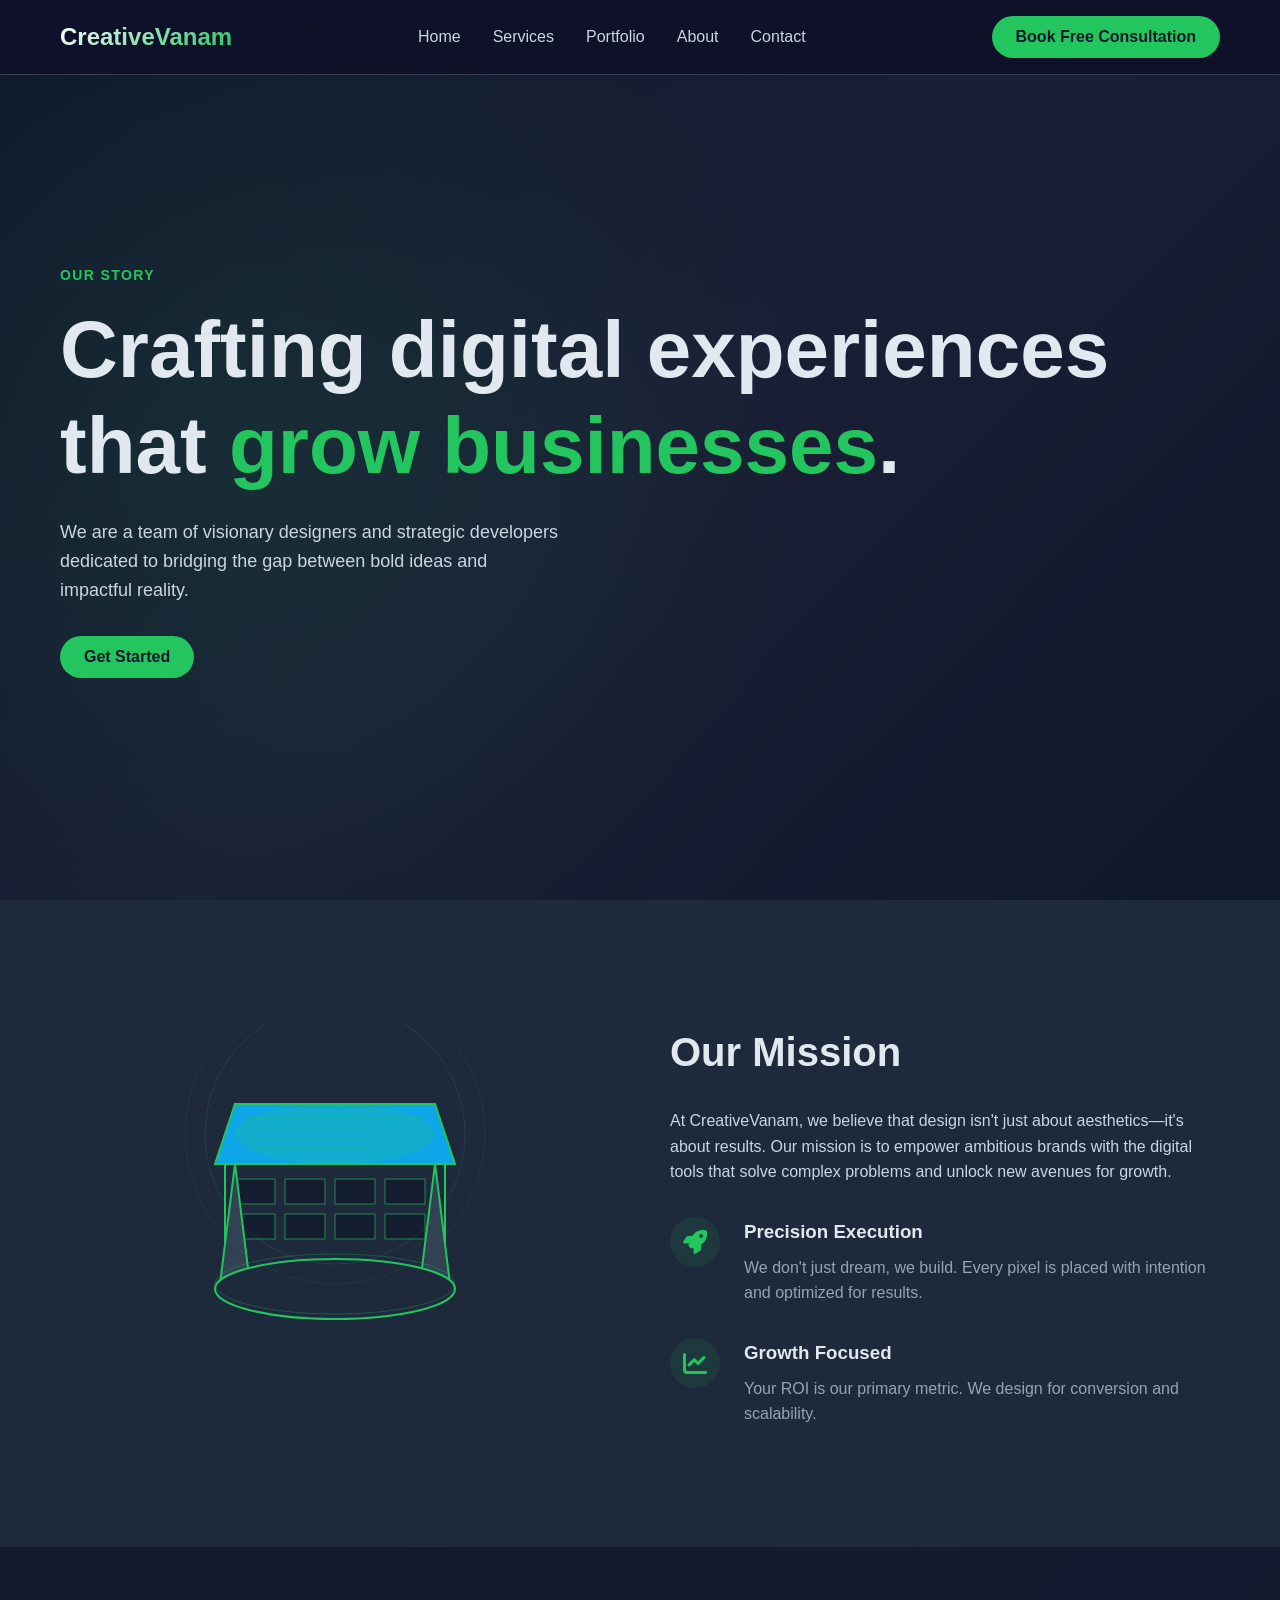
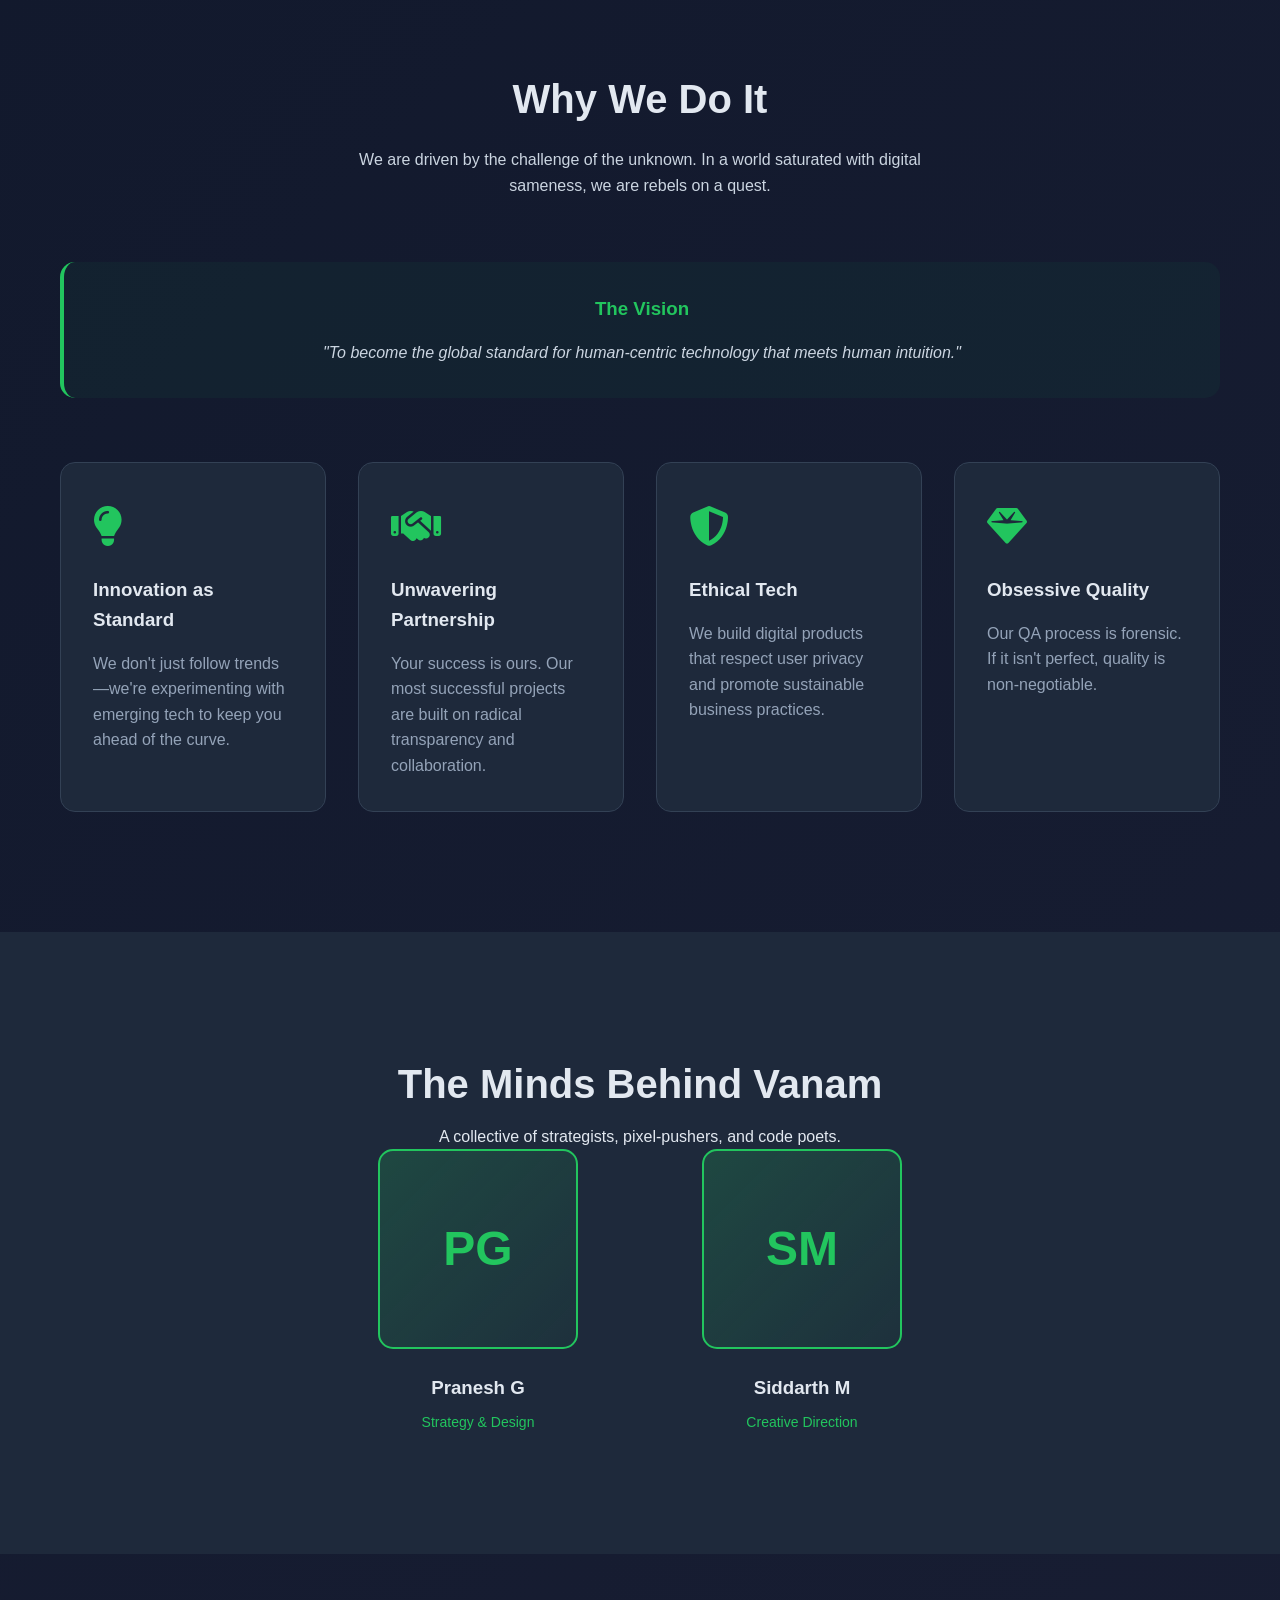
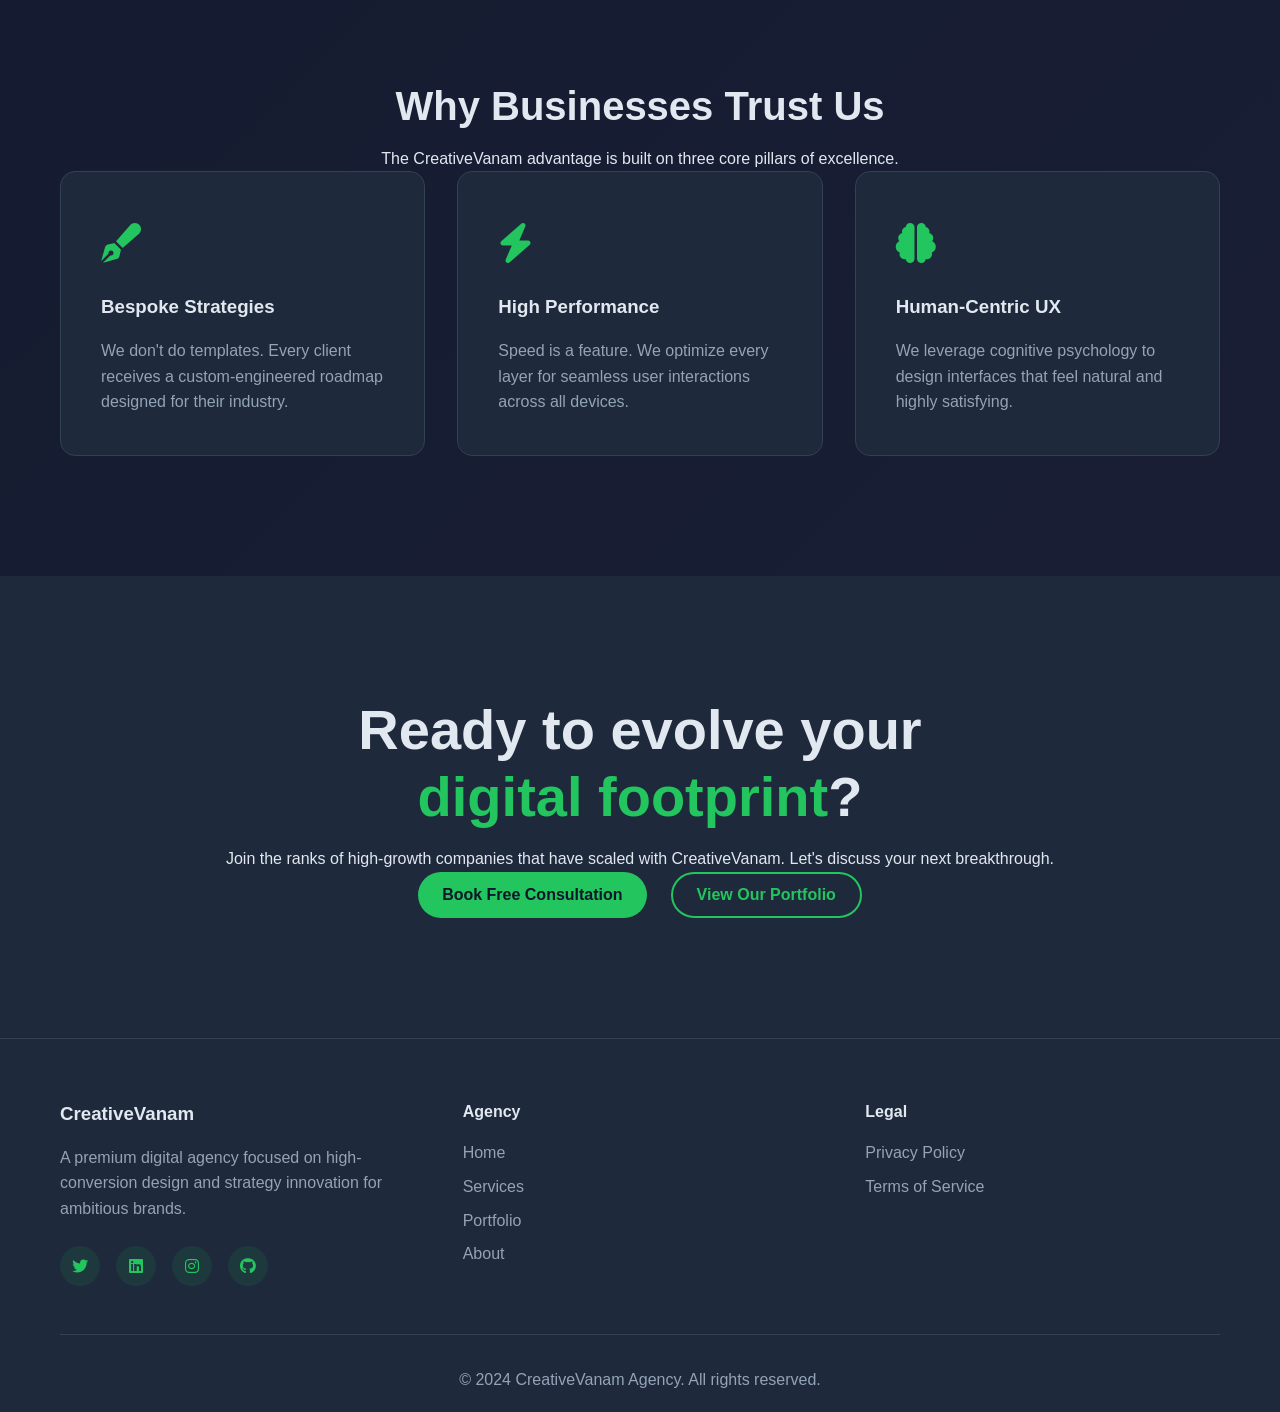
==== index.html @ 7a35d06a "Initial commit: Add CreativeVanam agency website with HTML, CSS, and JavaScript" ====
<!DOCTYPE html>
<html lang="en">
<head>
    <meta charset="UTF-8">
    <meta name="viewport" content="width=device-width, initial-scale=1.0">
    <title>CreativeVanam - Digital Agency</title>
    <link rel="stylesheet" href="styles.css">
    <link rel="stylesheet" href="https://cdnjs.cloudflare.com/ajax/libs/font-awesome/6.4.0/css/all.min.css">
</head>
<body>
    <!-- Navigation -->
    <nav class="navbar">
        <div class="container">
            <div class="nav-content">
                <div class="logo">CreativeVanam</div>
                <ul class="nav-links">
                    <li><a href="#home">Home</a></li>
                    <li><a href="#services">Services</a></li>
                    <li><a href="#portfolio">Portfolio</a></li>
                    <li><a href="#about">About</a></li>
                    <li><a href="#contact">Contact</a></li>
                </ul>
                <button class="btn btn-primary">Book Free Consultation</button>
                <div class="hamburger">
                    <span></span>
                    <span></span>
                    <span></span>
                </div>
            </div>
        </div>
    </nav>

    <!-- Hero Section -->
    <section class="hero" id="home">
        <div class="container">
            <div class="hero-content">
                <span class="hero-tag">OUR STORY</span>
                <h1 class="hero-title">Crafting digital experiences that <span class="accent">grow</span> <span class="accent">businesses</span>.</h1>
                <p class="hero-description">We are a team of visionary designers and strategic developers dedicated to bridging the gap between bold ideas and impactful reality.</p>
                <button class="btn btn-primary">Get Started</button>
            </div>
        </div>
    </section>

    <!-- Mission Section -->
    <section class="mission" id="about">
        <div class="container">
            <div class="mission-grid">
                <div class="mission-image">
                    <svg class="isometric-laptop" viewBox="0 0 400 400" xmlns="http://www.w3.org/2000/svg">
                        <!-- Screen -->
                        <path d="M100 80 L300 80 L320 140 L80 140 Z" fill="#0ea5e9" stroke="#22c55e" stroke-width="2"/>
                        
                        <!-- Screen glow -->
                        <ellipse cx="200" cy="110" rx="100" ry="30" fill="#22c55e" opacity="0.2" />

                        <!-- Screen content lines -->
                        <line x1="110" y1="95" x2="290" y2="95" stroke="#22c55e" stroke-width="1" opacity="0.5" />
                        <line x1="110" y1="105" x2="290" y2="105" stroke="#22c55e" stroke-width="1" opacity="0.3" />
                        <line x1="110" y1="115" x2="290" y2="115" stroke="#22c55e" stroke-width="1" opacity="0.3" />
                        <line x1="110" y1="125" x2="230" y2="125" stroke="#22c55e" stroke-width="1" opacity="0.3" />

                        <!-- Keyboard -->
                        <rect x="90" y="140" width="220" height="120" fill="#1e293b" stroke="#22c55e" stroke-width="2" />
                        
                        <!-- Keyboard keys -->
                        <rect x="100" y="155" width="40" height="25" fill="#0f172a" stroke="#22c55e" stroke-width="1" opacity="0.6" />
                        <rect x="150" y="155" width="40" height="25" fill="#0f172a" stroke="#22c55e" stroke-width="1" opacity="0.6" />
                        <rect x="200" y="155" width="40" height="25" fill="#0f172a" stroke="#22c55e" stroke-width="1" opacity="0.6" />
                        <rect x="250" y="155" width="40" height="25" fill="#0f172a" stroke="#22c55e" stroke-width="1" opacity="0.6" />
                        
                        <rect x="100" y="190" width="40" height="25" fill="#0f172a" stroke="#22c55e" stroke-width="1" opacity="0.6" />
                        <rect x="150" y="190" width="40" height="25" fill="#0f172a" stroke="#22c55e" stroke-width="1" opacity="0.6" />
                        <rect x="200" y="190" width="40" height="25" fill="#0f172a" stroke="#22c55e" stroke-width="1" opacity="0.6" />
                        <rect x="250" y="190" width="40" height="25" fill="#0f172a" stroke="#22c55e" stroke-width="1" opacity="0.6" />

                        <!-- Base/Stand Left -->
                        <path d="M85 260 L100 140 L115 260 Z" fill="#334155" stroke="#22c55e" stroke-width="2" />

                        <!-- Base/Stand Right -->
                        <path d="M315 260 L300 140 L285 260 Z" fill="#334155" stroke="#22c55e" stroke-width="2" />

                        <!-- Bottom Stand -->
                        <ellipse cx="200" cy="265" rx="120" ry="30" fill="#1e293b" stroke="#22c55e" stroke-width="2" />
                        <ellipse cx="200" cy="260" rx="120" ry="30" fill="none" stroke="#22c55e" stroke-width="1" opacity="0.3" />

                        <!-- Glow effects -->
                        <circle cx="200" cy="110" r="150" fill="none" stroke="#22c55e" stroke-width="1" opacity="0.1" />
                        <circle cx="200" cy="110" r="130" fill="none" stroke="#22c55e" stroke-width="1" opacity="0.15" />
                    </svg>
                </div>
                <div class="mission-content">
                    <h2>Our Mission</h2>
                    <p>At CreativeVanam, we believe that design isn't just about aesthetics—it's about results. Our mission is to empower ambitious brands with the digital tools that solve complex problems and unlock new avenues for growth.</p>
                    
                    <div class="mission-items">
                        <div class="mission-item">
                            <div class="icon-circle">
                                <i class="fas fa-rocket"></i>
                            </div>
                            <div>
                                <h3>Precision Execution</h3>
                                <p>We don't just dream, we build. Every pixel is placed with intention and optimized for results.</p>
                            </div>
                        </div>
                        <div class="mission-item">
                            <div class="icon-circle">
                                <i class="fas fa-chart-line"></i>
                            </div>
                            <div>
                                <h3>Growth Focused</h3>
                                <p>Your ROI is our primary metric. We design for conversion and scalability.</p>
                            </div>
                        </div>
                    </div>
                </div>
            </div>
        </div>
    </section>

    <!-- Why We Do It Section -->
    <section class="why-section">
        <div class="container">
            <div class="why-header">
                <h2>Why We Do It</h2>
                <p>We are driven by the challenge of the unknown. In a world saturated with digital sameness, we are rebels on a quest.</p>
            </div>

            <div class="why-vision">
                <h3>The Vision</h3>
                <p>"To become the global standard for human-centric technology that meets human intuition."</p>
            </div>

            <div class="why-grid">
                <div class="why-card">
                    <div class="why-icon">
                        <i class="fas fa-lightbulb"></i>
                    </div>
                    <h3>Innovation as Standard</h3>
                    <p>We don't just follow trends—we're experimenting with emerging tech to keep you ahead of the curve.</p>
                </div>
                <div class="why-card">
                    <div class="why-icon">
                        <i class="fas fa-handshake"></i>
                    </div>
                    <h3>Unwavering Partnership</h3>
                    <p>Your success is ours. Our most successful projects are built on radical transparency and collaboration.</p>
                </div>
                <div class="why-card">
                    <div class="why-icon">
                        <i class="fas fa-shield-alt"></i>
                    </div>
                    <h3>Ethical Tech</h3>
                    <p>We build digital products that respect user privacy and promote sustainable business practices.</p>
                </div>
                <div class="why-card">
                    <div class="why-icon">
                        <i class="fas fa-gem"></i>
                    </div>
                    <h3>Obsessive Quality</h3>
                    <p>Our QA process is forensic. If it isn't perfect, quality is non-negotiable.</p>
                </div>
            </div>
        </div>
    </section>

    <!-- Team Section -->
    <section class="team">
        <div class="container">
            <h2>The Minds Behind Vanam</h2>
            <p>A collective of strategists, pixel-pushers, and code poets.</p>
            
            <div class="team-grid">
                <div class="team-card">
                    <div class="team-image">
                        <div class="placeholder-image">PG</div>
                    </div>
                    <h3>Pranesh G</h3>
                    <p>Strategy & Design</p>
                </div>
                <div class="team-card">
                    <div class="team-image">
                        <div class="placeholder-image">SM</div>
                    </div>
                    <h3>Siddarth M</h3>
                    <p>Creative Direction</p>
                </div>
            </div>
        </div>
    </section>

    <!-- Trust Section -->
    <section class="trust">
        <div class="container">
            <h2>Why Businesses Trust Us</h2>
            <p>The CreativeVanam advantage is built on three core pillars of excellence.</p>
            
            <div class="trust-grid">
                <div class="trust-card">
                    <div class="trust-icon">
                        <i class="fas fa-pen-fancy"></i>
                    </div>
                    <h3>Bespoke Strategies</h3>
                    <p>We don't do templates. Every client receives a custom-engineered roadmap designed for their industry.</p>
                </div>
                <div class="trust-card">
                    <div class="trust-icon">
                        <i class="fas fa-bolt"></i>
                    </div>
                    <h3>High Performance</h3>
                    <p>Speed is a feature. We optimize every layer for seamless user interactions across all devices.</p>
                </div>
                <div class="trust-card">
                    <div class="trust-icon">
                        <i class="fas fa-brain"></i>
                    </div>
                    <h3>Human-Centric UX</h3>
                    <p>We leverage cognitive psychology to design interfaces that feel natural and highly satisfying.</p>
                </div>
            </div>
        </div>
    </section>

    <!-- CTA Section -->
    <section class="cta">
        <div class="container">
            <h2>Ready to evolve your<br><span class="accent">digital footprint</span>?</h2>
            <p>Join the ranks of high-growth companies that have scaled with CreativeVanam. Let's discuss your next breakthrough.</p>
            
            <div class="cta-buttons">
                <button class="btn btn-primary">Book Free Consultation</button>
                <button class="btn btn-secondary">View Our Portfolio</button>
            </div>
        </div>
    </section>

    <!-- Footer -->
    <footer class="footer">
        <div class="container">
            <div class="footer-grid">
                <div class="footer-brand">
                    <h3>CreativeVanam</h3>
                    <p>A premium digital agency focused on high-conversion design and strategy innovation for ambitious brands.</p>
                    <div class="social-links">
                        <a href="#"><i class="fab fa-twitter"></i></a>
                        <a href="#"><i class="fab fa-linkedin"></i></a>
                        <a href="#"><i class="fab fa-instagram"></i></a>
                        <a href="#"><i class="fab fa-github"></i></a>
                    </div>
                </div>
                <div class="footer-section">
                    <h4>Agency</h4>
                    <ul>
                        <li><a href="#home">Home</a></li>
                        <li><a href="#services">Services</a></li>
                        <li><a href="#portfolio">Portfolio</a></li>
                        <li><a href="#about">About</a></li>
                    </ul>
                </div>
                <div class="footer-section">
                    <h4>Legal</h4>
                    <ul>
                        <li><a href="#">Privacy Policy</a></li>
                        <li><a href="#">Terms of Service</a></li>
                    </ul>
                </div>
            </div>
            
            <div class="footer-bottom">
                <p>&copy; 2024 CreativeVanam Agency. All rights reserved.</p>
            </div>
        </div>
    </footer>

    <script src="script.js"></script>
</body>
</html>
---- styles.css ----
:root {
    --primary-color: #22c55e;
    --dark-bg: #0f172a;
    --dark-secondary: #1e293b;
    --dark-tertiary: #334155;
    --text-primary: #e2e8f0;
    --text-secondary: #cbd5e1;
    --text-muted: #94a3b8;
    --transition: all 0.3s ease;
}

* {
    margin: 0;
    padding: 0;
    box-sizing: border-box;
}

html {
    scroll-behavior: smooth;
}

body {
    font-family: -apple-system, BlinkMacSystemFont, 'Segoe UI', 'Roboto', sans-serif;
    background: linear-gradient(135deg, var(--dark-bg) 0%, #1a1f35 100%);
    color: var(--text-primary);
    line-height: 1.6;
    overflow-x: hidden;
}

.container {
    max-width: 1200px;
    margin: 0 auto;
    padding: 0 20px;
}

/* Navbar */
.navbar {
    position: fixed;
    top: 0;
    width: 100%;
    background: rgba(15, 17, 42, 0.8);
    backdrop-filter: blur(10px);
    border-bottom: 1px solid var(--dark-tertiary);
    z-index: 1000;
    transition: var(--transition);
}

.nav-content {
    display: flex;
    justify-content: space-between;
    align-items: center;
    padding: 1rem 0;
}

.logo {
    font-size: 1.5rem;
    font-weight: bold;
    background: linear-gradient(135deg, #fff 0%, var(--primary-color) 100%);
    -webkit-background-clip: text;
    -webkit-text-fill-color: transparent;
    background-clip: text;
}

.nav-links {
    display: flex;
    list-style: none;
    gap: 2rem;
    margin: 0 2rem;
}

.nav-links a {
    color: var(--text-secondary);
    text-decoration: none;
    transition: var(--transition);
    position: relative;
}

.nav-links a:hover {
    color: var(--primary-color);
}

.nav-links a::after {
    content: '';
    position: absolute;
    bottom: -5px;
    left: 0;
    width: 0;
    height: 2px;
    background: var(--primary-color);
    transition: var(--transition);
}

.nav-links a:hover::after {
    width: 100%;
}

/* Buttons */
.btn {
    padding: 0.75rem 1.5rem;
    border: none;
    border-radius: 50px;
    font-size: 1rem;
    font-weight: 600;
    cursor: pointer;
    transition: var(--transition);
    text-decoration: none;
    display: inline-block;
}

.btn-primary {
    background: var(--primary-color);
    color: var(--dark-bg);
}

.btn-primary:hover {
    background: #16a34a;
    transform: translateY(-2px);
    box-shadow: 0 10px 30px rgba(34, 197, 94, 0.3);
}

.btn-secondary {
    border: 2px solid var(--primary-color);
    color: var(--primary-color);
    background: transparent;
}

.btn-secondary:hover {
    background: rgba(34, 197, 94, 0.1);
    transform: translateY(-2px);
}

/* Hamburger */
.hamburger {
    display: none;
    flex-direction: column;
    cursor: pointer;
    gap: 5px;
}

.hamburger span {
    width: 25px;
    height: 3px;
    background: var(--primary-color);
    border-radius: 2px;
    transition: var(--transition);
}

.hamburger.active span:nth-child(1) {
    transform: rotate(45deg) translate(8px, 8px);
}

.hamburger.active span:nth-child(2) {
    opacity: 0;
}

.hamburger.active span:nth-child(3) {
    transform: rotate(-45deg) translate(7px, -7px);
}

/* Hero Section */
.hero {
    padding-top: 120px;
    padding-bottom: 80px;
    min-height: 100vh;
    display: flex;
    align-items: center;
    background: linear-gradient(135deg, var(--dark-bg) 0%, #1a1f35 50%, #0f172a 100%);
    position: relative;
    overflow: hidden;
}

.hero::before {
    content: '';
    position: absolute;
    top: 0;
    left: 0;
    right: 0;
    bottom: 0;
    background: radial-gradient(circle at 20% 50%, rgba(34, 197, 94, 0.1) 0%, transparent 50%);
    pointer-events: none;
}

.hero-content {
    position: relative;
    z-index: 1;
}

.hero-tag {
    color: var(--primary-color);
    font-size: 0.875rem;
    font-weight: 600;
    letter-spacing: 0.1em;
    text-transform: uppercase;
    display: inline-block;
    margin-bottom: 1rem;
}

.hero-title {
    font-size: clamp(2.5rem, 8vw, 5rem);
    font-weight: 800;
    line-height: 1.2;
    margin-bottom: 1.5rem;
    animation: fadeInUp 0.8s ease-out;
}

.hero-title .accent {
    color: var(--primary-color);
}

.hero-description {
    font-size: 1.125rem;
    color: var(--text-secondary);
    max-width: 500px;
    margin-bottom: 2rem;
    animation: fadeInUp 0.8s ease-out 0.2s backwards;
}

/* Mission Section */
.mission {
    padding: 120px 0;
    background: var(--dark-secondary);
}

.mission-grid {
    display: grid;
    grid-template-columns: 1fr 1fr;
    gap: 60px;
    align-items: center;
}

.mission-image {
    display: flex;
    justify-content: center;
    align-items: center;
}

.isometric-laptop {
    width: 100%;
    max-width: 400px;
    animation: float 3s ease-in-out infinite;
}

@keyframes float {
    0%, 100% { transform: translateY(0px); }
    50% { transform: translateY(20px); }
}

.mission-content h2 {
    font-size: 2.5rem;
    margin-bottom: 1.5rem;
}

.mission-content > p {
    color: var(--text-secondary);
    margin-bottom: 2rem;
}

.mission-items {
    display: flex;
    flex-direction: column;
    gap: 2rem;
}

.mission-item {
    display: flex;
    gap: 1.5rem;
    align-items: flex-start;
}

.icon-circle {
    width: 50px;
    height: 50px;
    border-radius: 50%;
    background: rgba(34, 197, 94, 0.1);
    display: flex;
    align-items: center;
    justify-content: center;
    color: var(--primary-color);
    font-size: 1.5rem;
    flex-shrink: 0;
}

.mission-item h3 {
    margin-bottom: 0.5rem;
}

.mission-item p {
    color: var(--text-muted);
}

/* Why We Do It Section */
.why-section {
    padding: 120px 0;
}

.why-header {
    text-align: center;
    margin-bottom: 4rem;
}

.why-header h2 {
    font-size: 2.5rem;
    margin-bottom: 1rem;
}

.why-header > p {
    color: var(--text-secondary);
    max-width: 600px;
    margin: 0 auto;
}

.why-vision {
    text-align: center;
    margin-bottom: 4rem;
    padding: 2rem;
    background: rgba(34, 197, 94, 0.05);
    border-radius: 15px;
    border-left: 4px solid var(--primary-color);
}

.why-vision h3 {
    color: var(--primary-color);
    margin-bottom: 1rem;
}

.why-vision p {
    font-style: italic;
    color: var(--text-secondary);
}

.why-grid {
    display: grid;
    grid-template-columns: repeat(auto-fit, minmax(250px, 1fr));
    gap: 2rem;
}

.why-card {
    background: var(--dark-secondary);
    padding: 2rem;
    border-radius: 15px;
    border: 1px solid var(--dark-tertiary);
    transition: var(--transition);
    cursor: pointer;
}

.why-card:hover {
    border-color: var(--primary-color);
    background: rgba(34, 197, 94, 0.05);
    transform: translateY(-5px);
    box-shadow: 0 20px 40px rgba(34, 197, 94, 0.1);
}

.why-icon {
    font-size: 2.5rem;
    color: var(--primary-color);
    margin-bottom: 1rem;
}

.why-card h3 {
    margin-bottom: 1rem;
}

.why-card p {
    color: var(--text-muted);
}

/* Team Section */
.team {
    padding: 120px 0;
    background: var(--dark-secondary);
    text-align: center;
}

.team h2 {
    font-size: 2.5rem;
    margin-bottom: 0.5rem;
}

.team > p {
    color: var(--text-secondary);
    margin-bottom: 3rem;
}

.team-grid {
    display: grid;
    grid-template-columns: repeat(auto-fit, minmax(200px, 1fr));
    gap: 3rem;
    max-width: 600px;
    margin: 0 auto;
}

.team-card {
    transition: var(--transition);
}

.team-card:hover .team-image {
    transform: scale(1.05);
}

.team-image {
    margin-bottom: 1.5rem;
    transition: var(--transition);
}

.placeholder-image {
    width: 200px;
    height: 200px;
    background: linear-gradient(135deg, rgba(34, 197, 94, 0.2) 0%, rgba(34, 197, 94, 0.05) 100%);
    border: 2px solid var(--primary-color);
    border-radius: 15px;
    display: flex;
    align-items: center;
    justify-content: center;
    font-size: 3rem;
    color: var(--primary-color);
    font-weight: bold;
    margin: 0 auto;
}

.team-card h3 {
    margin-bottom: 0.5rem;
}

.team-card p {
    color: var(--primary-color);
    font-size: 0.875rem;
}

/* Trust Section */
.trust {
    padding: 120px 0;
    text-align: center;
}

.trust h2 {
    font-size: 2.5rem;
    margin-bottom: 0.5rem;
}

.trust > p {
    color: var(--text-secondary);
    margin-bottom: 3rem;
}

.trust-grid {
    display: grid;
    grid-template-columns: repeat(auto-fit, minmax(280px, 1fr));
    gap: 2rem;
}

.trust-card {
    background: var(--dark-secondary);
    padding: 2.5rem;
    border-radius: 15px;
    border: 1px solid var(--dark-tertiary);
    transition: var(--transition);
    text-align: left;
}

.trust-card:hover {
    border-color: var(--primary-color);
    background: rgba(34, 197, 94, 0.05);
    transform: translateY(-5px);
    box-shadow: 0 20px 40px rgba(34, 197, 94, 0.1);
}

.trust-icon {
    font-size: 2.5rem;
    color: var(--primary-color);
    margin-bottom: 1rem;
}

.trust-card h3 {
    margin-bottom: 1rem;
}

.trust-card p {
    color: var(--text-muted);
}

/* CTA Section */
.cta {
    padding: 120px 0;
    background: var(--dark-secondary);
    text-align: center;
}

.cta h2 {
    font-size: clamp(2rem, 5vw, 3.5rem);
    margin-bottom: 1rem;
    line-height: 1.2;
}

.cta .accent {
    color: var(--primary-color);
}

.cta > p {
    color: var(--text-secondary);
    max-width: 600px;
    margin: 1.5rem auto 3rem;
    font-size: 1.1rem;
}

.cta-buttons {
    display: flex;
    gap: 1.5rem;
    justify-content: center;
    flex-wrap: wrap;
}

/* Footer */
.footer {
    background: var(--dark-secondary);
    border-top: 1px solid var(--dark-tertiary);
    padding: 60px 0 20px;
}

.footer-grid {
    display: grid;
    grid-template-columns: repeat(auto-fit, minmax(250px, 1fr));
    gap: 3rem;
    margin-bottom: 3rem;
}

.footer-brand h3 {
    margin-bottom: 1rem;
}

.footer-brand p {
    color: var(--text-muted);
    margin-bottom: 1.5rem;
}

.social-links {
    display: flex;
    gap: 1rem;
}

.social-links a {
    width: 40px;
    height: 40px;
    display: flex;
    align-items: center;
    justify-content: center;
    background: rgba(34, 197, 94, 0.1);
    border-radius: 50%;
    color: var(--primary-color);
    text-decoration: none;
    transition: var(--transition);
}

.social-links a:hover {
    background: var(--primary-color);
    color: var(--dark-bg);
}

.footer-section h4 {
    margin-bottom: 1rem;
}

.footer-section ul {
    list-style: none;
}

.footer-section a {
    color: var(--text-muted);
    text-decoration: none;
    transition: var(--transition);
    display: block;
    margin-bottom: 0.5rem;
}

.footer-section a:hover {
    color: var(--primary-color);
}

.footer-bottom {
    border-top: 1px solid var(--dark-tertiary);
    padding-top: 2rem;
    text-align: center;
    color: var(--text-muted);
}

/* Animations */
@keyframes fadeInUp {
    from {
        opacity: 0;
        transform: translateY(30px);
    }
    to {
        opacity: 1;
        transform: translateY(0);
    }
}

@keyframes slideInRight {
    from {
        opacity: 0;
        transform: translateX(50px);
    }
    to {
        opacity: 1;
        transform: translateX(0);
    }
}

/* Scrollbar */
::-webkit-scrollbar {
    width: 8px;
}

::-webkit-scrollbar-track {
    background: var(--dark-secondary);
}

::-webkit-scrollbar-thumb {
    background: var(--primary-color);
    border-radius: 4px;
}

::-webkit-scrollbar-thumb:hover {
    background: #16a34a;
}

/* Responsive Design */
@media (max-width: 768px) {
    .nav-links {
        display: none;
        position: absolute;
        top: 100%;
        left: 0;
        right: 0;
        background: var(--dark-secondary);
        flex-direction: column;
        padding: 2rem;
        border-bottom: 1px solid var(--dark-tertiary);
    }

    .nav-links.active {
        display: flex;
    }

    .hamburger {
        display: flex;
    }

    .mission-grid {
        grid-template-columns: 1fr;
        gap: 3rem;
    }

    .isometric-laptop {
        max-width: 300px;
    }

    .hero-title {
        font-size: 2rem;
    }

    .why-grid,
    .trust-grid {
        grid-template-columns: 1fr;
    }

    .team-grid {
        grid-template-columns: 1fr;
    }

    .cta-buttons {
        flex-direction: column;
    }

    .cta-buttons .btn {
        width: 100%;
    }

    section {
        padding: 60px 0;
    }
}
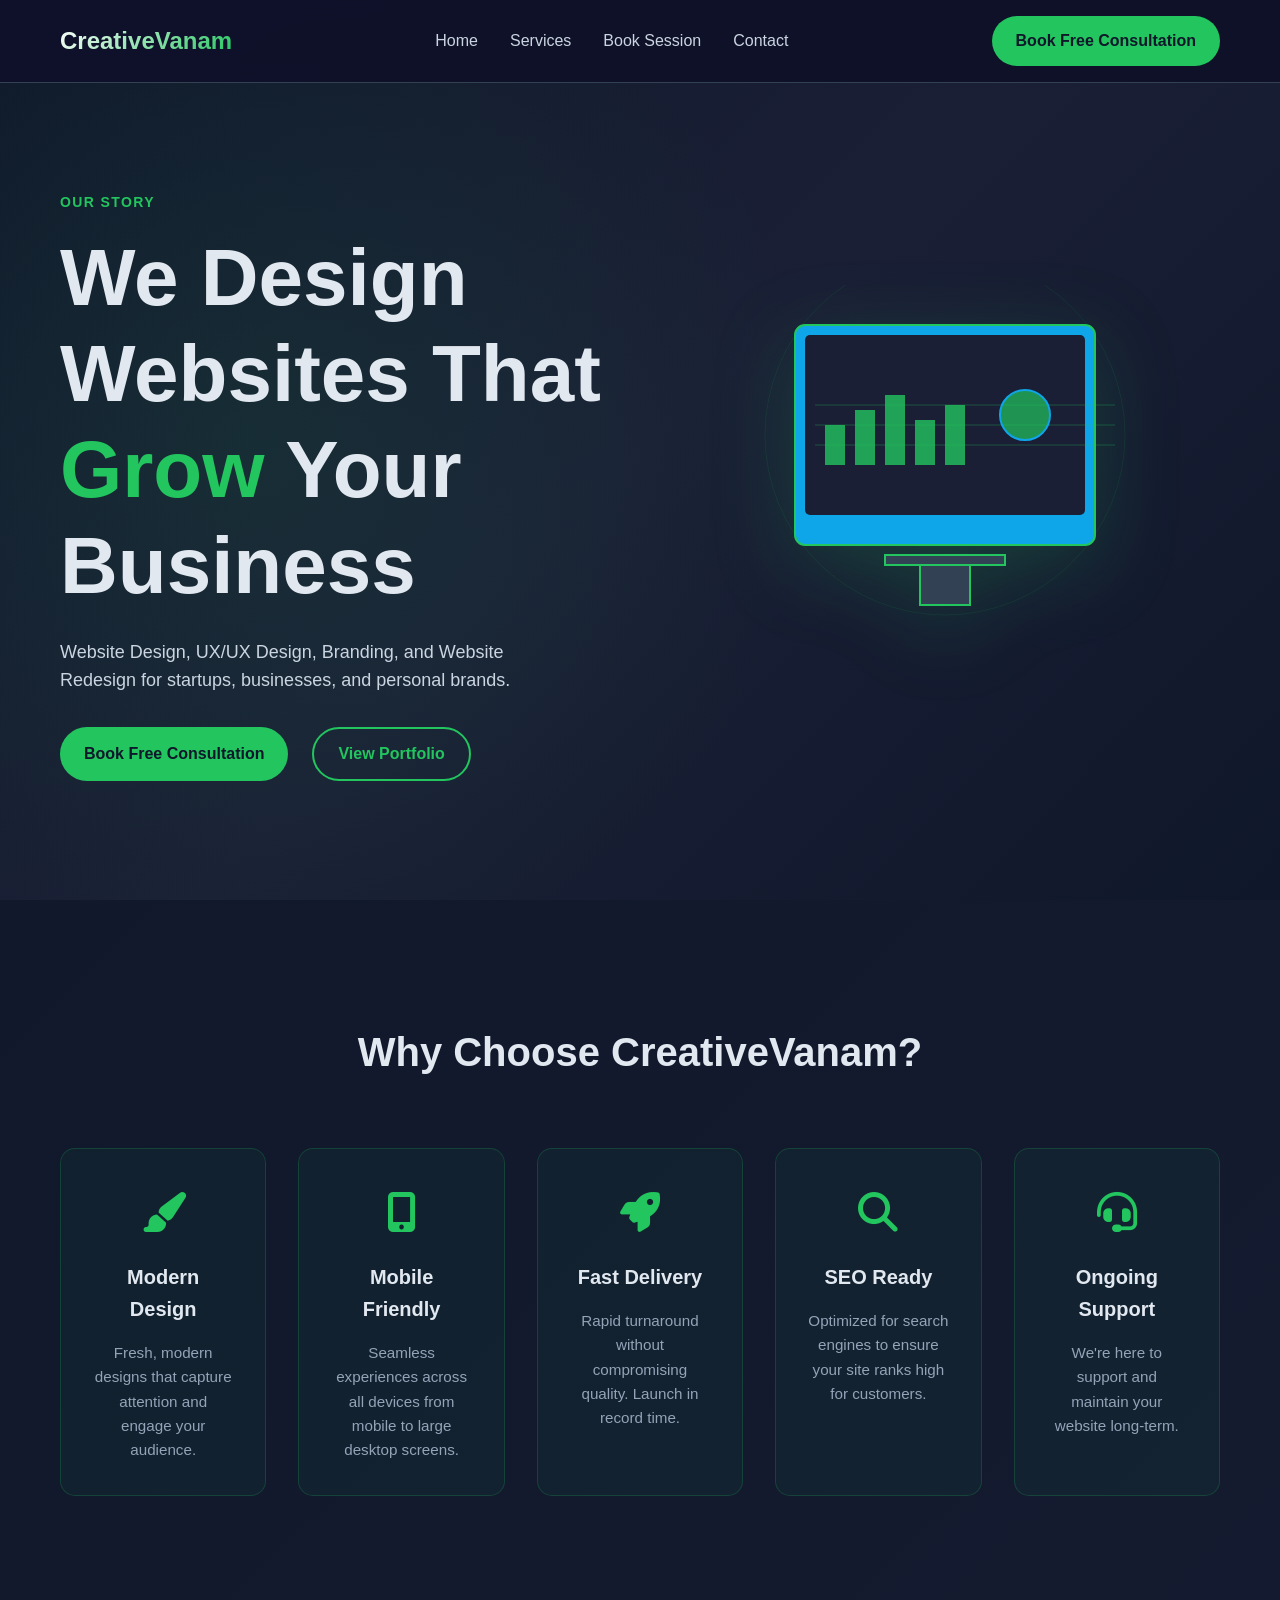
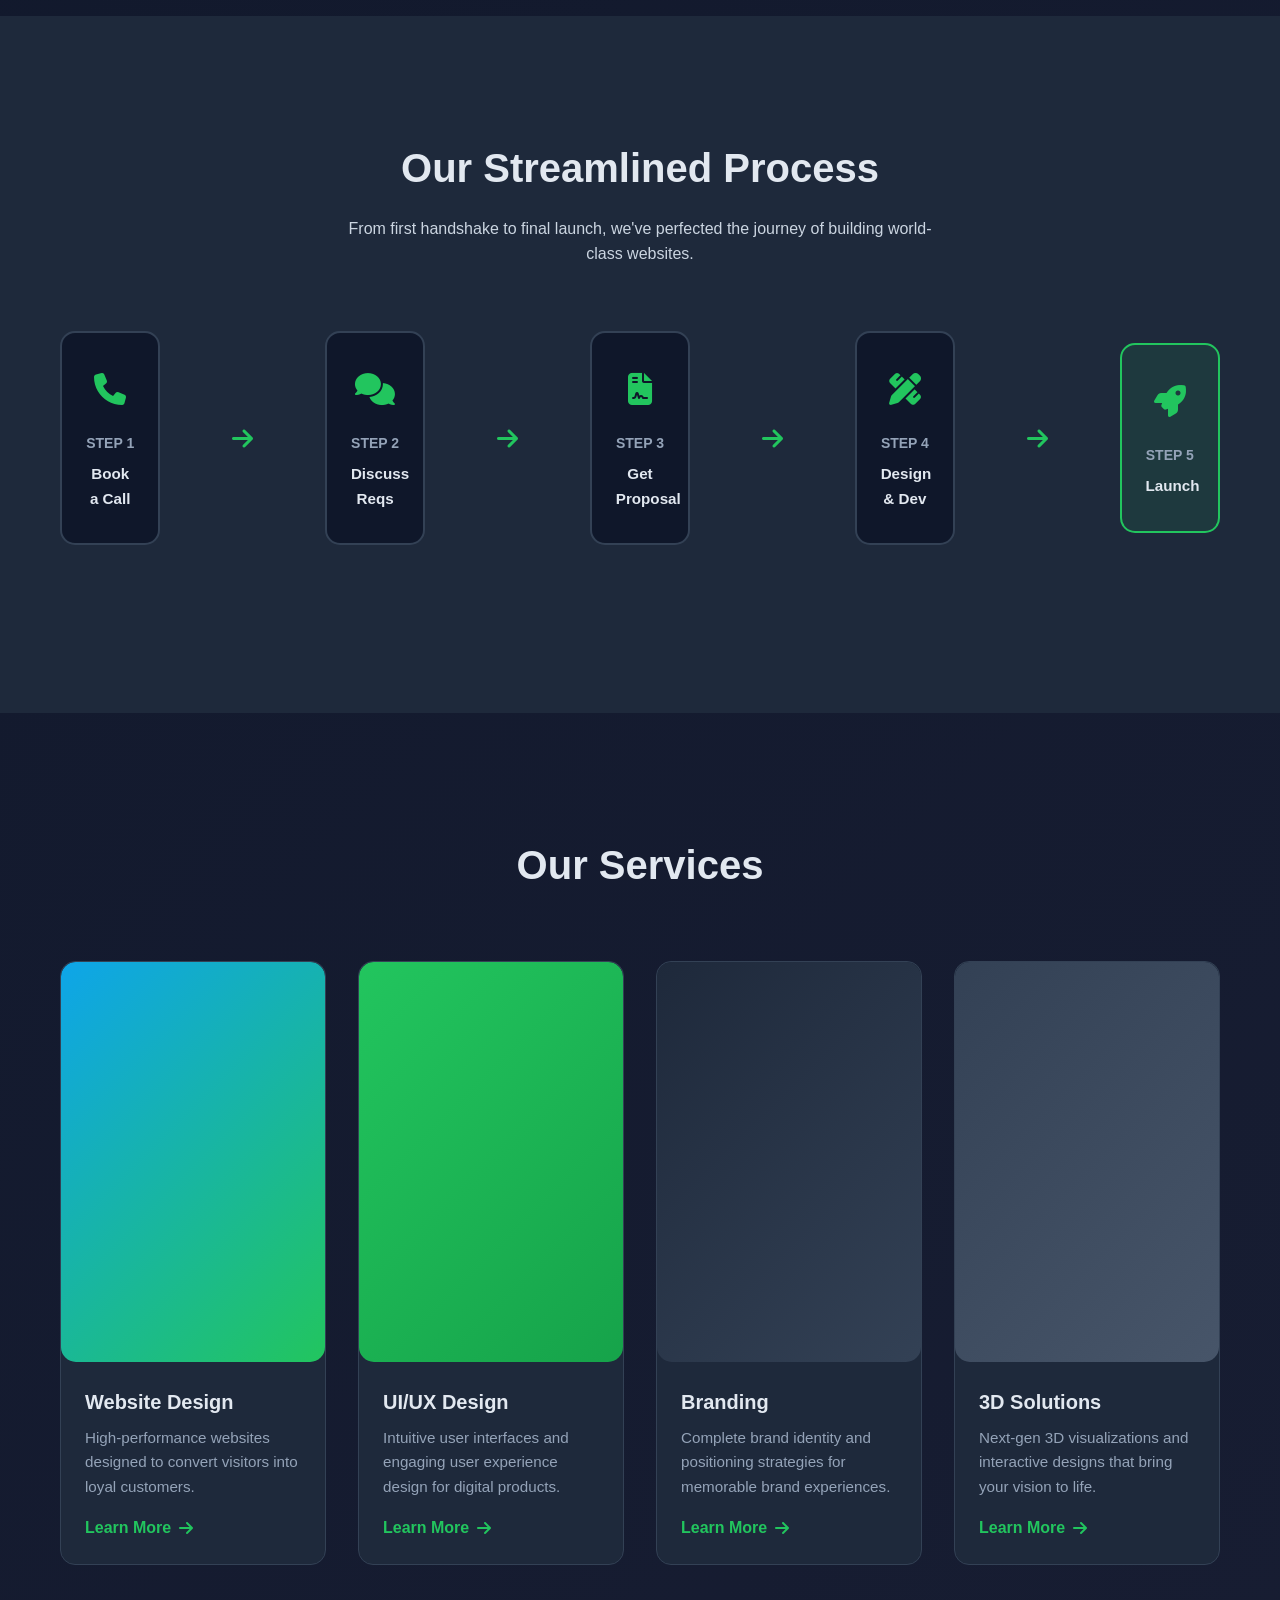
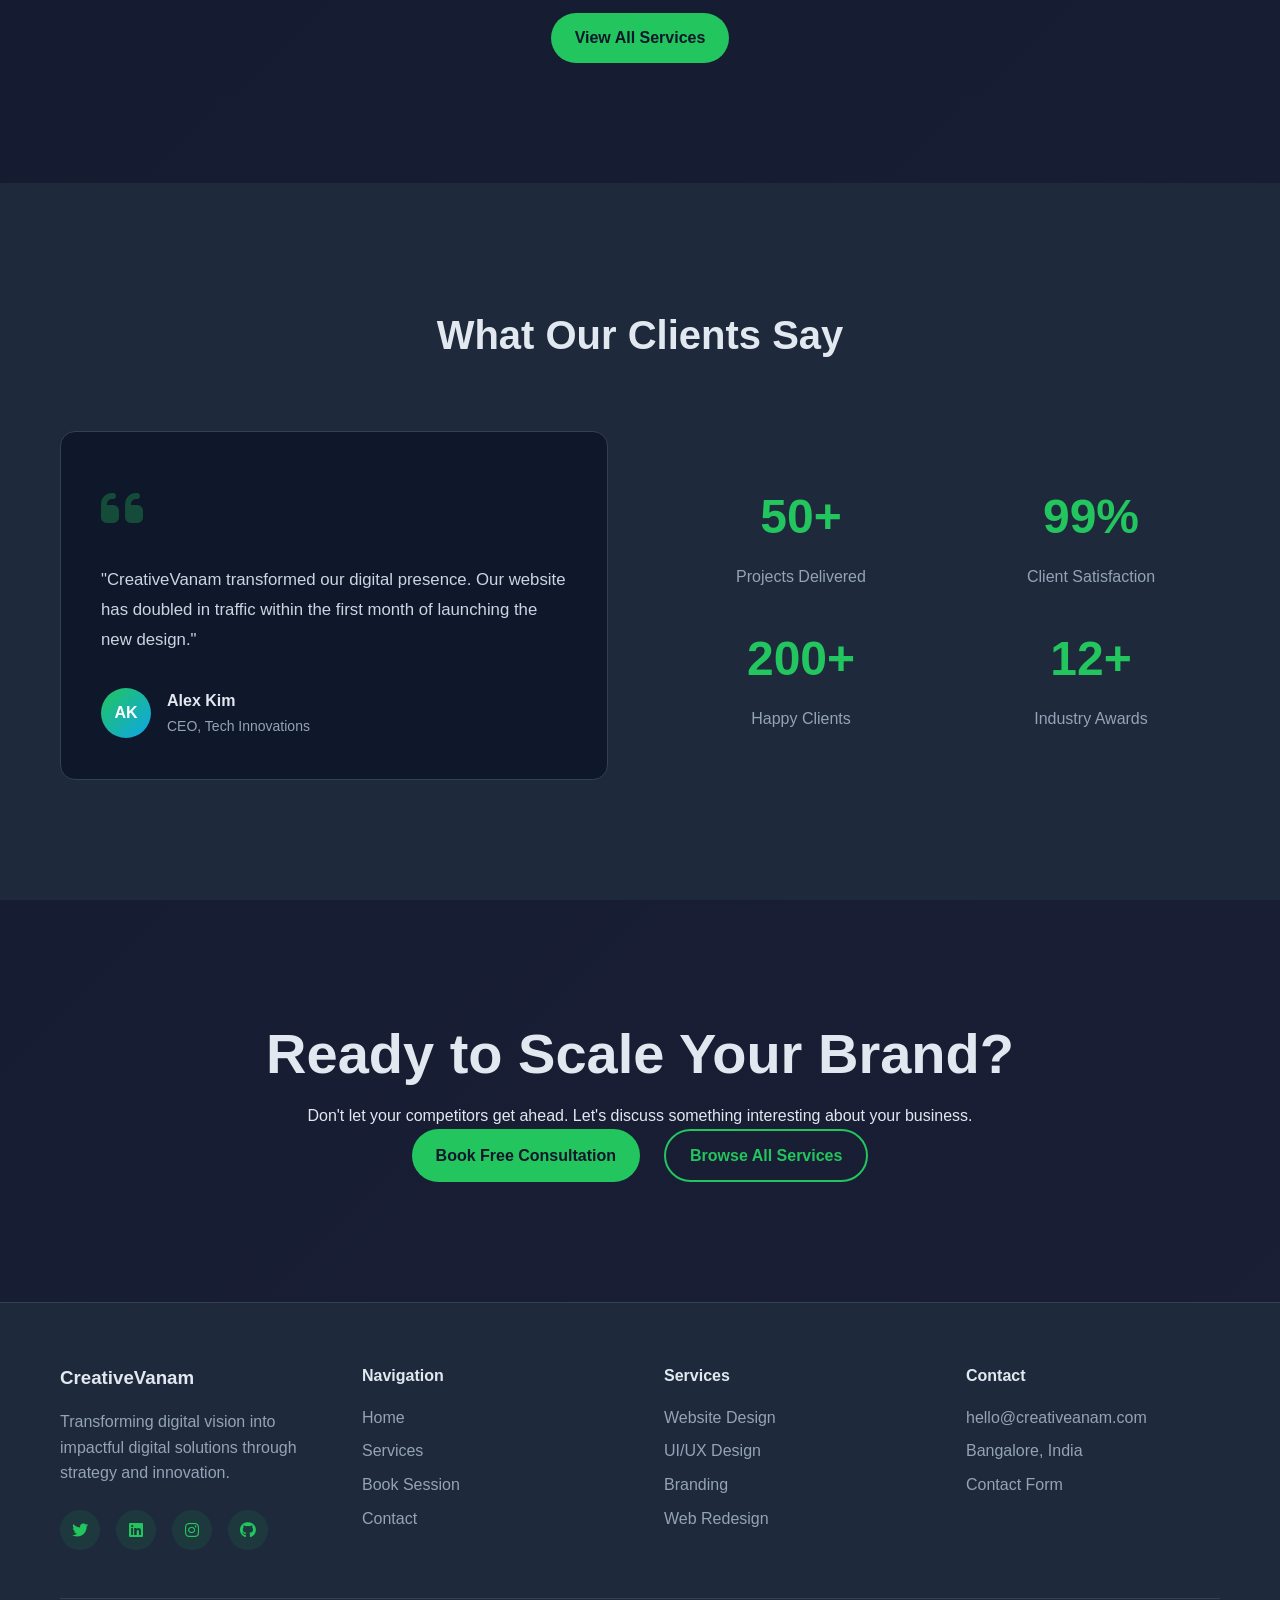
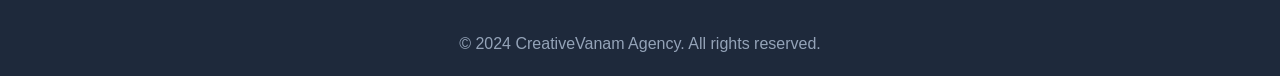
==== commit f30a8b68: "Add multi-page site with Services, Booking, and Contact pages" ====
--- a/index.html
+++ b/index.html
@@ -12,15 +12,14 @@
     <nav class="navbar">
         <div class="container">
             <div class="nav-content">
-                <div class="logo">CreativeVanam</div>
+                <a href="index.html" class="logo">CreativeVanam</a>
                 <ul class="nav-links">
-                    <li><a href="#home">Home</a></li>
-                    <li><a href="#services">Services</a></li>
-                    <li><a href="#portfolio">Portfolio</a></li>
-                    <li><a href="#about">About</a></li>
-                    <li><a href="#contact">Contact</a></li>
+                    <li><a href="index.html">Home</a></li>
+                    <li><a href="services.html">Services</a></li>
+                    <li><a href="booking.html">Book Session</a></li>
+                    <li><a href="contact.html">Contact</a></li>
                 </ul>
-                <button class="btn btn-primary">Book Free Consultation</button>
+                <a href="booking.html" class="btn btn-primary">Book Free Consultation</a>
                 <div class="hamburger">
                     <span></span>
                     <span></span>
@@ -33,189 +32,226 @@
     <!-- Hero Section -->
     <section class="hero" id="home">
         <div class="container">
-            <div class="hero-content">
-                <span class="hero-tag">OUR STORY</span>
-                <h1 class="hero-title">Crafting digital experiences that <span class="accent">grow</span> <span class="accent">businesses</span>.</h1>
-                <p class="hero-description">We are a team of visionary designers and strategic developers dedicated to bridging the gap between bold ideas and impactful reality.</p>
-                <button class="btn btn-primary">Get Started</button>
-            </div>
-        </div>
-    </section>
-
-    <!-- Mission Section -->
-    <section class="mission" id="about">
-        <div class="container">
-            <div class="mission-grid">
-                <div class="mission-image">
-                    <svg class="isometric-laptop" viewBox="0 0 400 400" xmlns="http://www.w3.org/2000/svg">
-                        <!-- Screen -->
-                        <path d="M100 80 L300 80 L320 140 L80 140 Z" fill="#0ea5e9" stroke="#22c55e" stroke-width="2"/>
-                        
-                        <!-- Screen glow -->
-                        <ellipse cx="200" cy="110" rx="100" ry="30" fill="#22c55e" opacity="0.2" />
-
-                        <!-- Screen content lines -->
-                        <line x1="110" y1="95" x2="290" y2="95" stroke="#22c55e" stroke-width="1" opacity="0.5" />
-                        <line x1="110" y1="105" x2="290" y2="105" stroke="#22c55e" stroke-width="1" opacity="0.3" />
-                        <line x1="110" y1="115" x2="290" y2="115" stroke="#22c55e" stroke-width="1" opacity="0.3" />
-                        <line x1="110" y1="125" x2="230" y2="125" stroke="#22c55e" stroke-width="1" opacity="0.3" />
-
-                        <!-- Keyboard -->
-                        <rect x="90" y="140" width="220" height="120" fill="#1e293b" stroke="#22c55e" stroke-width="2" />
-                        
-                        <!-- Keyboard keys -->
-                        <rect x="100" y="155" width="40" height="25" fill="#0f172a" stroke="#22c55e" stroke-width="1" opacity="0.6" />
-                        <rect x="150" y="155" width="40" height="25" fill="#0f172a" stroke="#22c55e" stroke-width="1" opacity="0.6" />
-                        <rect x="200" y="155" width="40" height="25" fill="#0f172a" stroke="#22c55e" stroke-width="1" opacity="0.6" />
-                        <rect x="250" y="155" width="40" height="25" fill="#0f172a" stroke="#22c55e" stroke-width="1" opacity="0.6" />
-                        
-                        <rect x="100" y="190" width="40" height="25" fill="#0f172a" stroke="#22c55e" stroke-width="1" opacity="0.6" />
-                        <rect x="150" y="190" width="40" height="25" fill="#0f172a" stroke="#22c55e" stroke-width="1" opacity="0.6" />
-                        <rect x="200" y="190" width="40" height="25" fill="#0f172a" stroke="#22c55e" stroke-width="1" opacity="0.6" />
-                        <rect x="250" y="190" width="40" height="25" fill="#0f172a" stroke="#22c55e" stroke-width="1" opacity="0.6" />
-
-                        <!-- Base/Stand Left -->
-                        <path d="M85 260 L100 140 L115 260 Z" fill="#334155" stroke="#22c55e" stroke-width="2" />
-
-                        <!-- Base/Stand Right -->
-                        <path d="M315 260 L300 140 L285 260 Z" fill="#334155" stroke="#22c55e" stroke-width="2" />
-
-                        <!-- Bottom Stand -->
-                        <ellipse cx="200" cy="265" rx="120" ry="30" fill="#1e293b" stroke="#22c55e" stroke-width="2" />
-                        <ellipse cx="200" cy="260" rx="120" ry="30" fill="none" stroke="#22c55e" stroke-width="1" opacity="0.3" />
-
-                        <!-- Glow effects -->
-                        <circle cx="200" cy="110" r="150" fill="none" stroke="#22c55e" stroke-width="1" opacity="0.1" />
-                        <circle cx="200" cy="110" r="130" fill="none" stroke="#22c55e" stroke-width="1" opacity="0.15" />
+            <div class="hero-grid">
+                <div class="hero-content">
+                    <span class="hero-tag">OUR STORY</span>
+                    <h1 class="hero-title">We Design Websites That <span class="accent">Grow</span> Your Business</h1>
+                    <p class="hero-description">Website Design, UX/UX Design, Branding, and Website Redesign for startups, businesses, and personal brands.</p>
+                    <div class="hero-buttons">
+                        <a href="booking.html" class="btn btn-primary">Book Free Consultation</a>
+                        <a href="services.html" class="btn btn-secondary">View Portfolio</a>
+                    </div>
+                </div>
+                <div class="hero-image">
+                    <svg class="dashboard-graphic" viewBox="0 0 400 400" xmlns="http://www.w3.org/2000/svg">
+                        <!-- Monitor -->
+                        <rect x="50" y="40" width="300" height="220" fill="#0ea5e9" stroke="#22c55e" stroke-width="2" rx="10"/>
+                        
+                        <!-- Screen content -->
+                        <rect x="60" y="50" width="280" height="180" fill="#1a1f35" rx="5"/>
+                        
+                        <!-- Chart lines -->
+                        <line x1="70" y1="120" x2="370" y2="120" stroke="#22c55e" stroke-width="1" opacity="0.3"/>
+                        <line x1="70" y1="140" x2="370" y2="140" stroke="#22c55e" stroke-width="1" opacity="0.3"/>
+                        <line x1="70" y1="160" x2="370" y2="160" stroke="#22c55e" stroke-width="1" opacity="0.3"/>
+                        
+                        <!-- Bars -->
+                        <rect x="80" y="140" width="20" height="40" fill="#22c55e" opacity="0.8"/>
+                        <rect x="110" y="125" width="20" height="55" fill="#22c55e" opacity="0.8"/>
+                        <rect x="140" y="110" width="20" height="70" fill="#22c55e" opacity="0.8"/>
+                        <rect x="170" y="135" width="20" height="45" fill="#22c55e" opacity="0.8"/>
+                        <rect x="200" y="120" width="20" height="60" fill="#22c55e" opacity="0.8"/>
+                        
+                        <!-- Pie chart -->
+                        <circle cx="280" cy="130" r="25" fill="#22c55e" opacity="0.7"/>
+                        <circle cx="280" cy="130" r="25" fill="none" stroke="#0ea5e9" stroke-width="2"/>
+                        
+                        <!-- Monitor stand -->
+                        <rect x="140" y="270" width="120" height="10" fill="#334155" stroke="#22c55e" stroke-width="2"/>
+                        <rect x="175" y="280" width="50" height="40" fill="#334155" stroke="#22c55e" stroke-width="2"/>
+                        
+                        <!-- Glow -->
+                        <circle cx="200" cy="150" r="180" fill="none" stroke="#22c55e" stroke-width="1" opacity="0.1"/>
                     </svg>
                 </div>
-                <div class="mission-content">
-                    <h2>Our Mission</h2>
-                    <p>At CreativeVanam, we believe that design isn't just about aesthetics—it's about results. Our mission is to empower ambitious brands with the digital tools that solve complex problems and unlock new avenues for growth.</p>
-                    
-                    <div class="mission-items">
-                        <div class="mission-item">
-                            <div class="icon-circle">
-                                <i class="fas fa-rocket"></i>
-                            </div>
-                            <div>
-                                <h3>Precision Execution</h3>
-                                <p>We don't just dream, we build. Every pixel is placed with intention and optimized for results.</p>
-                            </div>
+            </div>
+        </div>
+    </section>
+
+    <!-- Why Choose Section -->
+    <section class="why-choose">
+        <div class="container">
+            <h2>Why Choose CreativeVanam?</h2>
+            <div class="why-grid">
+                <div class="why-item">
+                    <div class="why-icon">
+                        <i class="fas fa-paint-brush"></i>
+                    </div>
+                    <h3>Modern Design</h3>
+                    <p>Fresh, modern designs that capture attention and engage your audience.</p>
+                </div>
+                <div class="why-item">
+                    <div class="why-icon">
+                        <i class="fas fa-mobile-alt"></i>
+                    </div>
+                    <h3>Mobile Friendly</h3>
+                    <p>Seamless experiences across all devices from mobile to large desktop screens.</p>
+                </div>
+                <div class="why-item">
+                    <div class="why-icon">
+                        <i class="fas fa-rocket"></i>
+                    </div>
+                    <h3>Fast Delivery</h3>
+                    <p>Rapid turnaround without compromising quality. Launch in record time.</p>
+                </div>
+                <div class="why-item">
+                    <div class="why-icon">
+                        <i class="fas fa-search"></i>
+                    </div>
+                    <h3>SEO Ready</h3>
+                    <p>Optimized for search engines to ensure your site ranks high for customers.</p>
+                </div>
+                <div class="why-item">
+                    <div class="why-icon">
+                        <i class="fas fa-headset"></i>
+                    </div>
+                    <h3>Ongoing Support</h3>
+                    <p>We're here to support and maintain your website long-term.</p>
+                </div>
+            </div>
+        </div>
+    </section>
+
+    <!-- Process Section -->
+    <section class="process" style="background: var(--dark-secondary);">
+        <div class="container">
+            <h2>Our Streamlined Process</h2>
+            <p class="section-subtitle">From first handshake to final launch, we've perfected the journey of building world-class websites.</p>
+            
+            <div class="process-grid">
+                <div class="process-step">
+                    <div class="step-icon">
+                        <i class="fas fa-phone"></i>
+                    </div>
+                    <h3>STEP 1</h3>
+                    <p>Book a Call</p>
+                </div>
+                <div class="process-arrow">
+                    <i class="fas fa-arrow-right"></i>
+                </div>
+                <div class="process-step">
+                    <div class="step-icon">
+                        <i class="fas fa-comments"></i>
+                    </div>
+                    <h3>STEP 2</h3>
+                    <p>Discuss Reqs</p>
+                </div>
+                <div class="process-arrow">
+                    <i class="fas fa-arrow-right"></i>
+                </div>
+                <div class="process-step">
+                    <div class="step-icon">
+                        <i class="fas fa-file-contract"></i>
+                    </div>
+                    <h3>STEP 3</h3>
+                    <p>Get Proposal</p>
+                </div>
+                <div class="process-arrow">
+                    <i class="fas fa-arrow-right"></i>
+                </div>
+                <div class="process-step">
+                    <div class="step-icon">
+                        <i class="fas fa-pen-ruler"></i>
+                    </div>
+                    <h3>STEP 4</h3>
+                    <p>Design & Dev</p>
+                </div>
+                <div class="process-arrow">
+                    <i class="fas fa-arrow-right"></i>
+                </div>
+                <div class="process-step active">
+                    <div class="step-icon">
+                        <i class="fas fa-rocket"></i>
+                    </div>
+                    <h3>STEP 5</h3>
+                    <p>Launch</p>
+                </div>
+            </div>
+        </div>
+    </section>
+
+    <!-- Services Preview Section -->
+    <section class="services-preview">
+        <div class="container">
+            <h2>Our Services</h2>
+            <div class="services-grid">
+                <div class="service-card">
+                    <div class="service-image" style="background: linear-gradient(135deg, #0ea5e9 0%, #22c55e 100%);"></div>
+                    <h3>Website Design</h3>
+                    <p>High-performance websites designed to convert visitors into loyal customers.</p>
+                    <a href="services.html" class="learn-more">Learn More <i class="fas fa-arrow-right"></i></a>
+                </div>
+                <div class="service-card">
+                    <div class="service-image" style="background: linear-gradient(135deg, #22c55e 0%, #16a34a 100%);"></div>
+                    <h3>UI/UX Design</h3>
+                    <p>Intuitive user interfaces and engaging user experience design for digital products.</p>
+                    <a href="services.html" class="learn-more">Learn More <i class="fas fa-arrow-right"></i></a>
+                </div>
+                <div class="service-card">
+                    <div class="service-image" style="background: linear-gradient(135deg, #1e293b 0%, #334155 100%);"></div>
+                    <h3>Branding</h3>
+                    <p>Complete brand identity and positioning strategies for memorable brand experiences.</p>
+                    <a href="services.html" class="learn-more">Learn More <i class="fas fa-arrow-right"></i></a>
+                </div>
+                <div class="service-card">
+                    <div class="service-image" style="background: linear-gradient(135deg, #334155 0%, #475569 100%);"></div>
+                    <h3>3D Solutions</h3>
+                    <p>Next-gen 3D visualizations and interactive designs that bring your vision to life.</p>
+                    <a href="services.html" class="learn-more">Learn More <i class="fas fa-arrow-right"></i></a>
+                </div>
+            </div>
+            <div class="text-center" style="margin-top: 3rem;">
+                <a href="services.html" class="btn btn-primary">View All Services</a>
+            </div>
+        </div>
+    </section>
+
+    <!-- Testimonials Section -->
+    <section class="testimonials" style="background: var(--dark-secondary);">
+        <div class="container">
+            <h2>What Our Clients Say</h2>
+            <div class="testimonials-grid">
+                <div class="testimonial-card">
+                    <div class="testimonial-quote">
+                        <i class="fas fa-quote-left"></i>
+                    </div>
+                    <p>"CreativeVanam transformed our digital presence. Our website has doubled in traffic within the first month of launching the new design."</p>
+                    <div class="testimonial-author">
+                        <div class="author-avatar">AK</div>
+                        <div>
+                            <h4>Alex Kim</h4>
+                            <span>CEO, Tech Innovations</span>
                         </div>
-                        <div class="mission-item">
-                            <div class="icon-circle">
-                                <i class="fas fa-chart-line"></i>
-                            </div>
-                            <div>
-                                <h3>Growth Focused</h3>
-                                <p>Your ROI is our primary metric. We design for conversion and scalability.</p>
-                            </div>
-                        </div>
-                    </div>
-                </div>
-            </div>
-        </div>
-    </section>
-
-    <!-- Why We Do It Section -->
-    <section class="why-section">
-        <div class="container">
-            <div class="why-header">
-                <h2>Why We Do It</h2>
-                <p>We are driven by the challenge of the unknown. In a world saturated with digital sameness, we are rebels on a quest.</p>
-            </div>
-
-            <div class="why-vision">
-                <h3>The Vision</h3>
-                <p>"To become the global standard for human-centric technology that meets human intuition."</p>
-            </div>
-
-            <div class="why-grid">
-                <div class="why-card">
-                    <div class="why-icon">
-                        <i class="fas fa-lightbulb"></i>
-                    </div>
-                    <h3>Innovation as Standard</h3>
-                    <p>We don't just follow trends—we're experimenting with emerging tech to keep you ahead of the curve.</p>
-                </div>
-                <div class="why-card">
-                    <div class="why-icon">
-                        <i class="fas fa-handshake"></i>
-                    </div>
-                    <h3>Unwavering Partnership</h3>
-                    <p>Your success is ours. Our most successful projects are built on radical transparency and collaboration.</p>
-                </div>
-                <div class="why-card">
-                    <div class="why-icon">
-                        <i class="fas fa-shield-alt"></i>
-                    </div>
-                    <h3>Ethical Tech</h3>
-                    <p>We build digital products that respect user privacy and promote sustainable business practices.</p>
-                </div>
-                <div class="why-card">
-                    <div class="why-icon">
-                        <i class="fas fa-gem"></i>
-                    </div>
-                    <h3>Obsessive Quality</h3>
-                    <p>Our QA process is forensic. If it isn't perfect, quality is non-negotiable.</p>
-                </div>
-            </div>
-        </div>
-    </section>
-
-    <!-- Team Section -->
-    <section class="team">
-        <div class="container">
-            <h2>The Minds Behind Vanam</h2>
-            <p>A collective of strategists, pixel-pushers, and code poets.</p>
-            
-            <div class="team-grid">
-                <div class="team-card">
-                    <div class="team-image">
-                        <div class="placeholder-image">PG</div>
-                    </div>
-                    <h3>Pranesh G</h3>
-                    <p>Strategy & Design</p>
-                </div>
-                <div class="team-card">
-                    <div class="team-image">
-                        <div class="placeholder-image">SM</div>
-                    </div>
-                    <h3>Siddarth M</h3>
-                    <p>Creative Direction</p>
-                </div>
-            </div>
-        </div>
-    </section>
-
-    <!-- Trust Section -->
-    <section class="trust">
-        <div class="container">
-            <h2>Why Businesses Trust Us</h2>
-            <p>The CreativeVanam advantage is built on three core pillars of excellence.</p>
-            
-            <div class="trust-grid">
-                <div class="trust-card">
-                    <div class="trust-icon">
-                        <i class="fas fa-pen-fancy"></i>
-                    </div>
-                    <h3>Bespoke Strategies</h3>
-                    <p>We don't do templates. Every client receives a custom-engineered roadmap designed for their industry.</p>
-                </div>
-                <div class="trust-card">
-                    <div class="trust-icon">
-                        <i class="fas fa-bolt"></i>
-                    </div>
-                    <h3>High Performance</h3>
-                    <p>Speed is a feature. We optimize every layer for seamless user interactions across all devices.</p>
-                </div>
-                <div class="trust-card">
-                    <div class="trust-icon">
-                        <i class="fas fa-brain"></i>
-                    </div>
-                    <h3>Human-Centric UX</h3>
-                    <p>We leverage cognitive psychology to design interfaces that feel natural and highly satisfying.</p>
+                    </div>
+                </div>
+                
+                <div class="stats-grid">
+                    <div class="stat">
+                        <h3>50+</h3>
+                        <p>Projects Delivered</p>
+                    </div>
+                    <div class="stat">
+                        <h3>99%</h3>
+                        <p>Client Satisfaction</p>
+                    </div>
+                    <div class="stat">
+                        <h3>200+</h3>
+                        <p>Happy Clients</p>
+                    </div>
+                    <div class="stat">
+                        <h3>12+</h3>
+                        <p>Industry Awards</p>
+                    </div>
                 </div>
             </div>
         </div>
@@ -224,12 +260,12 @@
     <!-- CTA Section -->
     <section class="cta">
         <div class="container">
-            <h2>Ready to evolve your<br><span class="accent">digital footprint</span>?</h2>
-            <p>Join the ranks of high-growth companies that have scaled with CreativeVanam. Let's discuss your next breakthrough.</p>
+            <h2>Ready to Scale Your Brand?</h2>
+            <p>Don't let your competitors get ahead. Let's discuss something interesting about your business.</p>
             
             <div class="cta-buttons">
-                <button class="btn btn-primary">Book Free Consultation</button>
-                <button class="btn btn-secondary">View Our Portfolio</button>
+                <a href="booking.html" class="btn btn-primary">Book Free Consultation</a>
+                <a href="services.html" class="btn btn-secondary">Browse All Services</a>
             </div>
         </div>
     </section>
@@ -240,7 +276,7 @@
             <div class="footer-grid">
                 <div class="footer-brand">
                     <h3>CreativeVanam</h3>
-                    <p>A premium digital agency focused on high-conversion design and strategy innovation for ambitious brands.</p>
+                    <p>Transforming digital vision into impactful digital solutions through strategy and innovation.</p>
                     <div class="social-links">
                         <a href="#"><i class="fab fa-twitter"></i></a>
                         <a href="#"><i class="fab fa-linkedin"></i></a>
@@ -249,19 +285,29 @@
                     </div>
                 </div>
                 <div class="footer-section">
-                    <h4>Agency</h4>
+                    <h4>Navigation</h4>
                     <ul>
-                        <li><a href="#home">Home</a></li>
-                        <li><a href="#services">Services</a></li>
-                        <li><a href="#portfolio">Portfolio</a></li>
-                        <li><a href="#about">About</a></li>
+                        <li><a href="index.html">Home</a></li>
+                        <li><a href="services.html">Services</a></li>
+                        <li><a href="booking.html">Book Session</a></li>
+                        <li><a href="contact.html">Contact</a></li>
                     </ul>
                 </div>
                 <div class="footer-section">
-                    <h4>Legal</h4>
+                    <h4>Services</h4>
                     <ul>
-                        <li><a href="#">Privacy Policy</a></li>
-                        <li><a href="#">Terms of Service</a></li>
+                        <li><a href="services.html">Website Design</a></li>
+                        <li><a href="services.html">UI/UX Design</a></li>
+                        <li><a href="services.html">Branding</a></li>
+                        <li><a href="services.html">Web Redesign</a></li>
+                    </ul>
+                </div>
+                <div class="footer-section">
+                    <h4>Contact</h4>
+                    <ul>
+                        <li><a href="mailto:hello@creativeanam.com">hello@creativeanam.com</a></li>
+                        <li><a href="#">Bangalore, India</a></li>
+                        <li><a href="contact.html">Contact Form</a></li>
                     </ul>
                 </div>
             </div>
--- a/styles.css
+++ b/styles.css
@@ -33,6 +33,10 @@
     padding: 0 20px;
 }
 
+.text-center {
+    text-align: center;
+}
+
 /* Navbar */
 .navbar {
     position: fixed;
@@ -55,10 +59,17 @@
 .logo {
     font-size: 1.5rem;
     font-weight: bold;
+    color: white;
+    text-decoration: none;
     background: linear-gradient(135deg, #fff 0%, var(--primary-color) 100%);
     -webkit-background-clip: text;
     -webkit-text-fill-color: transparent;
     background-clip: text;
+    transition: var(--transition);
+}
+
+.logo:hover {
+    transform: scale(1.05);
 }
 
 .nav-links {
@@ -73,9 +84,14 @@
     text-decoration: none;
     transition: var(--transition);
     position: relative;
+    font-weight: 500;
 }
 
 .nav-links a:hover {
+    color: var(--primary-color);
+}
+
+.nav-links a.active {
     color: var(--primary-color);
 }
 
@@ -90,7 +106,8 @@
     transition: var(--transition);
 }
 
-.nav-links a:hover::after {
+.nav-links a:hover::after,
+.nav-links a.active::after {
     width: 100%;
 }
 
@@ -104,7 +121,9 @@
     cursor: pointer;
     transition: var(--transition);
     text-decoration: none;
-    display: inline-block;
+    display: inline-flex;
+    align-items: center;
+    gap: 0.5rem;
 }
 
 .btn-primary {
@@ -127,6 +146,11 @@
 .btn-secondary:hover {
     background: rgba(34, 197, 94, 0.1);
     transform: translateY(-2px);
+}
+
+.btn.full {
+    width: 100%;
+    justify-content: center;
 }
 
 /* Hamburger */
@@ -159,8 +183,7 @@
 
 /* Hero Section */
 .hero {
-    padding-top: 120px;
-    padding-bottom: 80px;
+    padding: 150px 0 80px;
     min-height: 100vh;
     display: flex;
     align-items: center;
@@ -180,9 +203,17 @@
     pointer-events: none;
 }
 
-.hero-content {
+.hero-grid {
+    display: grid;
+    grid-template-columns: 1fr 1fr;
+    gap: 60px;
+    align-items: center;
     position: relative;
     z-index: 1;
+}
+
+.hero-content {
+    animation: fadeInUp 0.8s ease-out;
 }
 
 .hero-tag {
@@ -200,7 +231,6 @@
     font-weight: 800;
     line-height: 1.2;
     margin-bottom: 1.5rem;
-    animation: fadeInUp 0.8s ease-out;
 }
 
 .hero-title .accent {
@@ -212,32 +242,25 @@
     color: var(--text-secondary);
     max-width: 500px;
     margin-bottom: 2rem;
-    animation: fadeInUp 0.8s ease-out 0.2s backwards;
-}
-
-/* Mission Section */
-.mission {
-    padding: 120px 0;
-    background: var(--dark-secondary);
-}
-
-.mission-grid {
-    display: grid;
-    grid-template-columns: 1fr 1fr;
-    gap: 60px;
-    align-items: center;
-}
-
-.mission-image {
+}
+
+.hero-buttons {
+    display: flex;
+    gap: 1.5rem;
+    flex-wrap: wrap;
+}
+
+.hero-image {
     display: flex;
     justify-content: center;
     align-items: center;
-}
-
-.isometric-laptop {
+    animation: float 3s ease-in-out infinite;
+}
+
+.dashboard-graphic {
     width: 100%;
     max-width: 400px;
-    animation: float 3s ease-in-out infinite;
+    filter: drop-shadow(0 20px 40px rgba(34, 197, 94, 0.2));
 }
 
 @keyframes float {
@@ -245,243 +268,276 @@
     50% { transform: translateY(20px); }
 }
 
-.mission-content h2 {
+/* Why Choose Section */
+.why-choose {
+    padding: 120px 0;
+}
+
+.why-choose h2 {
     font-size: 2.5rem;
-    margin-bottom: 1.5rem;
-}
-
-.mission-content > p {
-    color: var(--text-secondary);
-    margin-bottom: 2rem;
-}
-
-.mission-items {
-    display: flex;
-    flex-direction: column;
-    gap: 2rem;
-}
-
-.mission-item {
-    display: flex;
-    gap: 1.5rem;
-    align-items: flex-start;
-}
-
-.icon-circle {
-    width: 50px;
-    height: 50px;
-    border-radius: 50%;
-    background: rgba(34, 197, 94, 0.1);
-    display: flex;
-    align-items: center;
-    justify-content: center;
-    color: var(--primary-color);
-    font-size: 1.5rem;
-    flex-shrink: 0;
-}
-
-.mission-item h3 {
-    margin-bottom: 0.5rem;
-}
-
-.mission-item p {
-    color: var(--text-muted);
-}
-
-/* Why We Do It Section */
-.why-section {
-    padding: 120px 0;
-}
-
-.why-header {
     text-align: center;
     margin-bottom: 4rem;
 }
 
-.why-header h2 {
+.why-grid {
+    display: grid;
+    grid-template-columns: repeat(auto-fit, minmax(200px, 1fr));
+    gap: 2rem;
+}
+
+.why-item {
+    background: rgba(34, 197, 94, 0.05);
+    border: 1px solid rgba(34, 197, 94, 0.2);
+    padding: 2rem;
+    border-radius: 15px;
+    text-align: center;
+    transition: var(--transition);
+}
+
+.why-item:hover {
+    border-color: var(--primary-color);
+    background: rgba(34, 197, 94, 0.1);
+    transform: translateY(-5px);
+}
+
+.why-icon {
     font-size: 2.5rem;
+    color: var(--primary-color);
     margin-bottom: 1rem;
 }
 
-.why-header > p {
+.why-item h3 {
+    margin-bottom: 1rem;
+    font-size: 1.25rem;
+}
+
+.why-item p {
+    color: var(--text-muted);
+    font-size: 0.95rem;
+}
+
+/* Process Section */
+.process {
+    padding: 120px 0;
+}
+
+.process h2 {
+    font-size: 2.5rem;
+    text-align: center;
+    margin-bottom: 1rem;
+}
+
+.section-subtitle {
+    text-align: center;
     color: var(--text-secondary);
     max-width: 600px;
-    margin: 0 auto;
-}
-
-.why-vision {
+    margin: 0 auto 4rem;
+}
+
+.process-grid {
+    display: grid;
+    grid-template-columns: repeat(auto-fit, minmax(100px, 1fr));
+    gap: 2rem;
+    align-items: center;
+    margin-bottom: 3rem;
+}
+
+.process-step {
+    background: var(--dark-bg);
+    border: 2px solid var(--dark-tertiary);
+    padding: 2rem 1.5rem;
+    border-radius: 15px;
+    text-align: center;
+    transition: var(--transition);
+}
+
+.process-step:hover {
+    border-color: var(--primary-color);
+    background: rgba(34, 197, 94, 0.05);
+}
+
+.process-step.active {
+    border-color: var(--primary-color);
+    background: rgba(34, 197, 94, 0.1);
+}
+
+.step-icon {
+    font-size: 2rem;
+    color: var(--primary-color);
+    margin-bottom: 1rem;
+}
+
+.process-step h3 {
+    font-size: 0.875rem;
+    color: var(--text-muted);
+    margin-bottom: 0.5rem;
+}
+
+.process-step p {
+    font-weight: 600;
+    font-size: 0.95rem;
+}
+
+.process-arrow {
+    display: flex;
+    justify-content: center;
+    color: var(--primary-color);
+    font-size: 1.5rem;
+}
+
+/* Services Preview Section */
+.services-preview {
+    padding: 120px 0;
+}
+
+.services-preview h2 {
+    font-size: 2.5rem;
     text-align: center;
     margin-bottom: 4rem;
-    padding: 2rem;
-    background: rgba(34, 197, 94, 0.05);
-    border-radius: 15px;
-    border-left: 4px solid var(--primary-color);
-}
-
-.why-vision h3 {
-    color: var(--primary-color);
-    margin-bottom: 1rem;
-}
-
-.why-vision p {
-    font-style: italic;
-    color: var(--text-secondary);
-}
-
-.why-grid {
+}
+
+.services-grid {
     display: grid;
     grid-template-columns: repeat(auto-fit, minmax(250px, 1fr));
     gap: 2rem;
 }
 
-.why-card {
+.service-card {
     background: var(--dark-secondary);
-    padding: 2rem;
     border-radius: 15px;
+    overflow: hidden;
+    transition: var(--transition);
     border: 1px solid var(--dark-tertiary);
-    transition: var(--transition);
-    cursor: pointer;
-}
-
-.why-card:hover {
+}
+
+.service-card:hover {
+    transform: translateY(-10px);
     border-color: var(--primary-color);
-    background: rgba(34, 197, 94, 0.05);
-    transform: translateY(-5px);
     box-shadow: 0 20px 40px rgba(34, 197, 94, 0.1);
 }
 
-.why-icon {
+.service-image {
+    height: 200px;
+    background: linear-gradient(135deg, #0ea5e9 0%, #22c55e 100%);
+}
+
+.service-card h3 {
+    padding: 1.5rem 1.5rem 0.5rem;
+    font-size: 1.25rem;
+}
+
+.service-card p {
+    color: var(--text-muted);
+    padding: 0 1.5rem;
+    font-size: 0.95rem;
+}
+
+.learn-more {
+    display: inline-flex;
+    align-items: center;
+    gap: 0.5rem;
+    color: var(--primary-color);
+    text-decoration: none;
+    padding: 1rem 1.5rem 1.5rem;
+    transition: var(--transition);
+    font-weight: 600;
+}
+
+.learn-more:hover {
+    gap: 1rem;
+}
+
+/* Testimonials Section */
+.testimonials {
+    padding: 120px 0;
+}
+
+.testimonials h2 {
     font-size: 2.5rem;
-    color: var(--primary-color);
-    margin-bottom: 1rem;
-}
-
-.why-card h3 {
-    margin-bottom: 1rem;
-}
-
-.why-card p {
-    color: var(--text-muted);
-}
-
-/* Team Section */
-.team {
-    padding: 120px 0;
-    background: var(--dark-secondary);
     text-align: center;
-}
-
-.team h2 {
-    font-size: 2.5rem;
-    margin-bottom: 0.5rem;
-}
-
-.team > p {
-    color: var(--text-secondary);
-    margin-bottom: 3rem;
-}
-
-.team-grid {
+    margin-bottom: 4rem;
+}
+
+.testimonials-grid {
     display: grid;
-    grid-template-columns: repeat(auto-fit, minmax(200px, 1fr));
-    gap: 3rem;
-    max-width: 600px;
-    margin: 0 auto;
-}
-
-.team-card {
-    transition: var(--transition);
-}
-
-.team-card:hover .team-image {
-    transform: scale(1.05);
-}
-
-.team-image {
-    margin-bottom: 1.5rem;
-    transition: var(--transition);
-}
-
-.placeholder-image {
-    width: 200px;
-    height: 200px;
-    background: linear-gradient(135deg, rgba(34, 197, 94, 0.2) 0%, rgba(34, 197, 94, 0.05) 100%);
-    border: 2px solid var(--primary-color);
-    border-radius: 15px;
-    display: flex;
-    align-items: center;
-    justify-content: center;
-    font-size: 3rem;
-    color: var(--primary-color);
-    font-weight: bold;
-    margin: 0 auto;
-}
-
-.team-card h3 {
-    margin-bottom: 0.5rem;
-}
-
-.team-card p {
-    color: var(--primary-color);
-    font-size: 0.875rem;
-}
-
-/* Trust Section */
-.trust {
-    padding: 120px 0;
-    text-align: center;
-}
-
-.trust h2 {
-    font-size: 2.5rem;
-    margin-bottom: 0.5rem;
-}
-
-.trust > p {
-    color: var(--text-secondary);
-    margin-bottom: 3rem;
-}
-
-.trust-grid {
-    display: grid;
-    grid-template-columns: repeat(auto-fit, minmax(280px, 1fr));
-    gap: 2rem;
-}
-
-.trust-card {
-    background: var(--dark-secondary);
+    grid-template-columns: 1fr 1fr;
+    gap: 4rem;
+    align-items: center;
+}
+
+.testimonial-card {
+    background: var(--dark-bg);
+    border: 1px solid var(--dark-tertiary);
     padding: 2.5rem;
     border-radius: 15px;
-    border: 1px solid var(--dark-tertiary);
-    transition: var(--transition);
-    text-align: left;
-}
-
-.trust-card:hover {
-    border-color: var(--primary-color);
-    background: rgba(34, 197, 94, 0.05);
-    transform: translateY(-5px);
-    box-shadow: 0 20px 40px rgba(34, 197, 94, 0.1);
-}
-
-.trust-icon {
-    font-size: 2.5rem;
-    color: var(--primary-color);
+    position: relative;
+}
+
+.testimonial-quote {
+    font-size: 3rem;
+    color: var(--primary-color);
+    opacity: 0.3;
     margin-bottom: 1rem;
 }
 
-.trust-card h3 {
-    margin-bottom: 1rem;
-}
-
-.trust-card p {
+.testimonial-card p {
+    color: var(--text-secondary);
+    margin-bottom: 2rem;
+    font-size: 1.05rem;
+    line-height: 1.8;
+}
+
+.testimonial-author {
+    display: flex;
+    align-items: center;
+    gap: 1rem;
+}
+
+.author-avatar {
+    width: 50px;
+    height: 50px;
+    background: linear-gradient(135deg, var(--primary-color), #0ea5e9);
+    border-radius: 50%;
+    display: flex;
+    align-items: center;
+    justify-content: center;
+    color: white;
+    font-weight: bold;
+}
+
+.testimonial-author h4 {
+    margin: 0;
+    font-size: 1rem;
+}
+
+.testimonial-author span {
+    color: var(--text-muted);
+    font-size: 0.875rem;
+}
+
+.stats-grid {
+    display: grid;
+    grid-template-columns: repeat(2, 1fr);
+    gap: 2rem;
+}
+
+.stat {
+    text-align: center;
+}
+
+.stat h3 {
+    font-size: 3rem;
+    color: var(--primary-color);
+    margin-bottom: 0.5rem;
+}
+
+.stat p {
     color: var(--text-muted);
 }
 
 /* CTA Section */
 .cta {
     padding: 120px 0;
-    background: var(--dark-secondary);
     text-align: center;
 }
 
@@ -509,6 +565,333 @@
     flex-wrap: wrap;
 }
 
+/* Page Hero */
+.page-hero {
+    padding: 150px 0 80px;
+    text-align: center;
+    background: linear-gradient(135deg, var(--dark-bg) 0%, #1a1f35 100%);
+}
+
+.page-hero h1 {
+    font-size: 3.5rem;
+    margin-bottom: 1rem;
+}
+
+.page-hero p {
+    color: var(--text-secondary);
+    font-size: 1.2rem;
+}
+
+/* Services Section */
+.services-section {
+    padding: 120px 0;
+}
+
+.service-detail {
+    display: grid;
+    grid-template-columns: 1fr 1fr;
+    gap: 60px;
+    align-items: center;
+    margin-bottom: 4rem;
+}
+
+.service-detail.reverse {
+    direction: rtl;
+}
+
+.service-detail.reverse > * {
+    direction: ltr;
+}
+
+.service-image {
+    height: 400px;
+    border-radius: 15px;
+    overflow: hidden;
+}
+
+.service-content h2 {
+    font-size: 2.5rem;
+    margin-bottom: 1.5rem;
+}
+
+.service-content p {
+    color: var(--text-secondary);
+    margin-bottom: 2rem;
+    font-size: 1.05rem;
+    line-height: 1.8;
+}
+
+.service-features {
+    list-style: none;
+    display: grid;
+    grid-template-columns: repeat(2, 1fr);
+    gap: 1rem;
+}
+
+.service-features li {
+    display: flex;
+    align-items: center;
+    gap: 1rem;
+    color: var(--text-secondary);
+}
+
+.service-features i {
+    color: var(--primary-color);
+    font-size: 1.25rem;
+}
+
+/* Booking Section */
+.booking-section {
+    padding: 100px 0;
+    min-height: 100vh;
+    display: flex;
+    align-items: center;
+}
+
+.booking-grid {
+    display: grid;
+    grid-template-columns: 1fr 1fr;
+    gap: 60px;
+    align-items: flex-start;
+}
+
+.booking-left span {
+    color: var(--primary-color);
+    font-size: 0.875rem;
+    font-weight: 600;
+    letter-spacing: 0.1em;
+    text-transform: uppercase;
+    display: inline-block;
+    margin-bottom: 1rem;
+}
+
+.booking-left h1 {
+    font-size: 2.5rem;
+    margin-bottom: 1.5rem;
+    line-height: 1.2;
+}
+
+.booking-left h1 .accent {
+    color: var(--primary-color);
+}
+
+.booking-left > p {
+    color: var(--text-secondary);
+    font-size: 1.05rem;
+    margin-bottom: 2rem;
+}
+
+.booking-benefits {
+    margin-top: 3rem;
+}
+
+.booking-benefits h3 {
+    margin-bottom: 1.5rem;
+}
+
+.benefit-item {
+    display: flex;
+    gap: 1.5rem;
+    margin-bottom: 2rem;
+}
+
+.benefit-icon {
+    width: 50px;
+    height: 50px;
+    border-radius: 50%;
+    background: rgba(34, 197, 94, 0.1);
+    display: flex;
+    align-items: center;
+    justify-content: center;
+    color: var(--primary-color);
+    font-size: 1.5rem;
+    flex-shrink: 0;
+}
+
+.benefit-item h4 {
+    margin-bottom: 0.5rem;
+}
+
+.benefit-item p {
+    color: var(--text-muted);
+    font-size: 0.95rem;
+}
+
+.booking-right {
+    background: rgba(30, 41, 59, 0.5);
+    border: 1px solid var(--dark-tertiary);
+    padding: 3rem;
+    border-radius: 15px;
+    backdrop-filter: blur(10px);
+}
+
+.booking-right h2 {
+    margin-bottom: 2rem;
+}
+
+/* Contact Section */
+.contact-section {
+    padding: 100px 0;
+    min-height: 100vh;
+    display: flex;
+    align-items: center;
+}
+
+.contact-grid {
+    display: grid;
+    grid-template-columns: 1fr 1fr;
+    gap: 60px;
+}
+
+.contact-left span {
+    color: var(--primary-color);
+    font-size: 0.875rem;
+    font-weight: 600;
+    letter-spacing: 0.1em;
+    text-transform: uppercase;
+    display: inline-block;
+    margin-bottom: 1rem;
+}
+
+.contact-left h1 {
+    font-size: 3rem;
+    margin-bottom: 1.5rem;
+}
+
+.contact-left > p {
+    color: var(--text-secondary);
+    font-size: 1.05rem;
+    margin-bottom: 3rem;
+}
+
+.contact-info {
+    margin-bottom: 3rem;
+}
+
+.contact-item {
+    display: flex;
+    gap: 1.5rem;
+    margin-bottom: 2rem;
+}
+
+.contact-icon {
+    width: 50px;
+    height: 50px;
+    border-radius: 50%;
+    background: rgba(34, 197, 94, 0.1);
+    display: flex;
+    align-items: center;
+    justify-content: center;
+    color: var(--primary-color);
+    font-size: 1.5rem;
+    flex-shrink: 0;
+}
+
+.contact-item h4 {
+    margin-bottom: 0.5rem;
+    font-size: 0.875rem;
+}
+
+.contact-item a {
+    color: var(--text-secondary);
+    text-decoration: none;
+    transition: var(--transition);
+}
+
+.contact-item a:hover {
+    color: var(--primary-color);
+}
+
+.contact-item p {
+    color: var(--text-secondary);
+}
+
+.map-container {
+    margin-top: 2rem;
+}
+
+.map-container svg {
+    width: 100%;
+    max-width: 400px;
+}
+
+.contact-right {
+    background: rgba(30, 41, 59, 0.5);
+    border: 1px solid var(--dark-tertiary);
+    padding: 3rem;
+    border-radius: 15px;
+    backdrop-filter: blur(10px);
+}
+
+.contact-right h2 {
+    margin-bottom: 2rem;
+}
+
+/* Forms */
+.booking-form,
+.contact-form {
+    display: flex;
+    flex-direction: column;
+    gap: 1.5rem;
+}
+
+.form-row {
+    display: grid;
+    grid-template-columns: 1fr 1fr;
+    gap: 1.5rem;
+}
+
+.form-group {
+    display: flex;
+    flex-direction: column;
+}
+
+.form-group.full {
+    grid-column: 1 / -1;
+}
+
+.form-group label {
+    margin-bottom: 0.5rem;
+    font-weight: 600;
+    font-size: 0.9rem;
+}
+
+.form-group input,
+.form-group select,
+.form-group textarea {
+    padding: 0.75rem 1rem;
+    background: rgba(15, 17, 42, 0.5);
+    border: 1px solid var(--dark-tertiary);
+    border-radius: 8px;
+    color: var(--text-primary);
+    font-family: inherit;
+    font-size: 0.95rem;
+    transition: var(--transition);
+}
+
+.form-group input:focus,
+.form-group select:focus,
+.form-group textarea:focus {
+    outline: none;
+    border-color: var(--primary-color);
+    background: rgba(34, 197, 94, 0.05);
+}
+
+.form-group input::placeholder,
+.form-group textarea::placeholder {
+    color: var(--text-muted);
+}
+
+.form-group select {
+    cursor: pointer;
+    color: var(--text-primary);
+}
+
+.form-group select option {
+    background: var(--dark-bg);
+    color: var(--text-primary);
+}
+
 /* Footer */
 .footer {
     background: var(--dark-secondary);
@@ -623,7 +1006,46 @@
     background: #16a34a;
 }
 
+/* Section Tag */
+.section-tag {
+    color: var(--primary-color);
+    font-size: 0.875rem;
+    font-weight: 600;
+    letter-spacing: 0.1em;
+    text-transform: uppercase;
+    display: inline-block;
+}
+
+.accent {
+    color: var(--primary-color);
+}
+
 /* Responsive Design */
+@media (max-width: 1024px) {
+    .hero-grid,
+    .booking-grid,
+    .contact-grid,
+    .testimonials-grid {
+        grid-template-columns: 1fr;
+    }
+
+    .service-detail {
+        grid-template-columns: 1fr;
+    }
+
+    .service-detail.reverse {
+        direction: ltr;
+    }
+
+    .process-grid {
+        grid-template-columns: repeat(auto-fit, minmax(80px, 1fr));
+    }
+
+    .process-arrow {
+        display: none;
+    }
+}
+
 @media (max-width: 768px) {
     .nav-links {
         display: none;
@@ -645,34 +1067,46 @@
         display: flex;
     }
 
-    .mission-grid {
+    .why-grid,
+    .services-grid,
+    .stats-grid {
         grid-template-columns: 1fr;
-        gap: 3rem;
-    }
-
-    .isometric-laptop {
-        max-width: 300px;
+    }
+
+    .service-features {
+        grid-template-columns: 1fr;
+    }
+
+    .form-row {
+        grid-template-columns: 1fr;
+    }
+
+    .cta-buttons,
+    .hero-buttons {
+        flex-direction: column;
+    }
+
+    .cta-buttons .btn,
+    .hero-buttons .btn {
+        width: 100%;
     }
 
     .hero-title {
         font-size: 2rem;
     }
 
-    .why-grid,
-    .trust-grid {
-        grid-template-columns: 1fr;
-    }
-
-    .team-grid {
-        grid-template-columns: 1fr;
-    }
-
-    .cta-buttons {
-        flex-direction: column;
-    }
-
-    .cta-buttons .btn {
-        width: 100%;
+    .page-hero h1 {
+        font-size: 2rem;
+    }
+
+    .booking-left,
+    .contact-left {
+        margin-top: 80px;
+    }
+
+    .booking-grid,
+    .contact-grid {
+        gap: 2rem;
     }
 
     section {
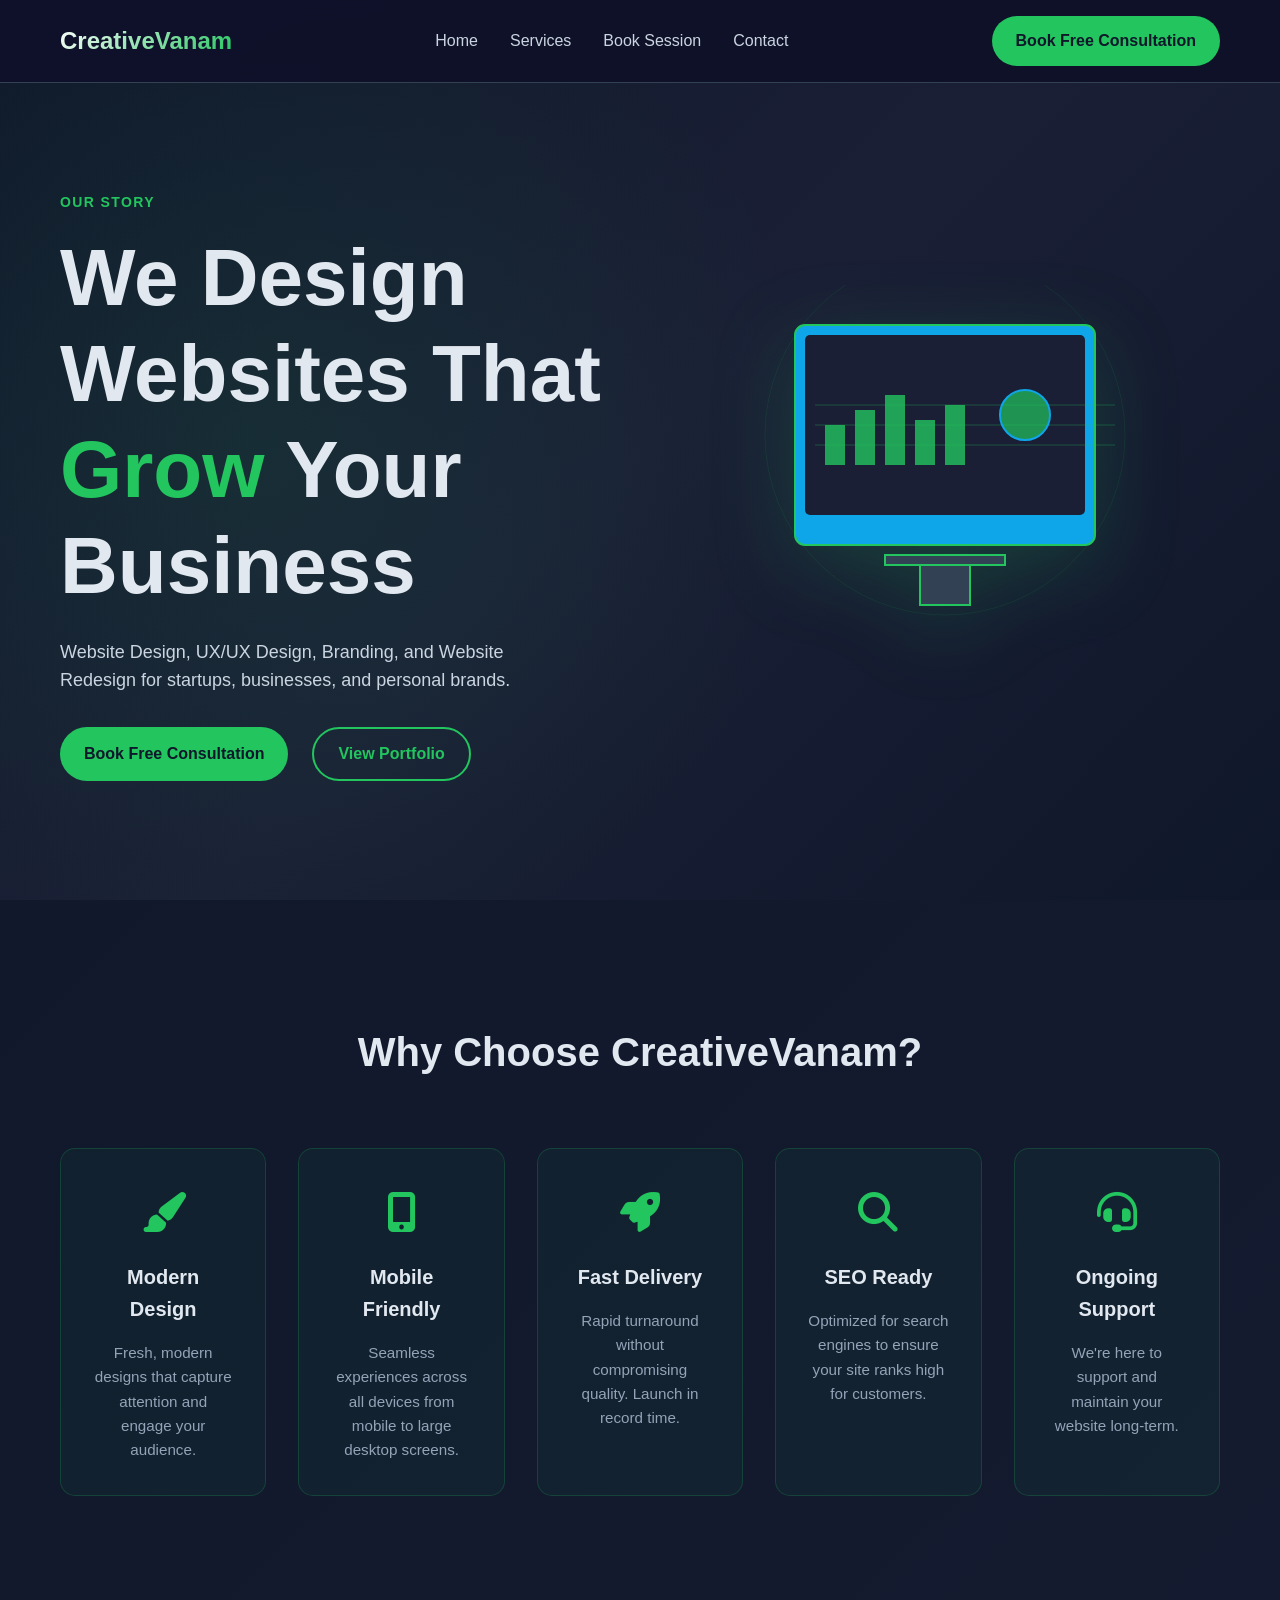
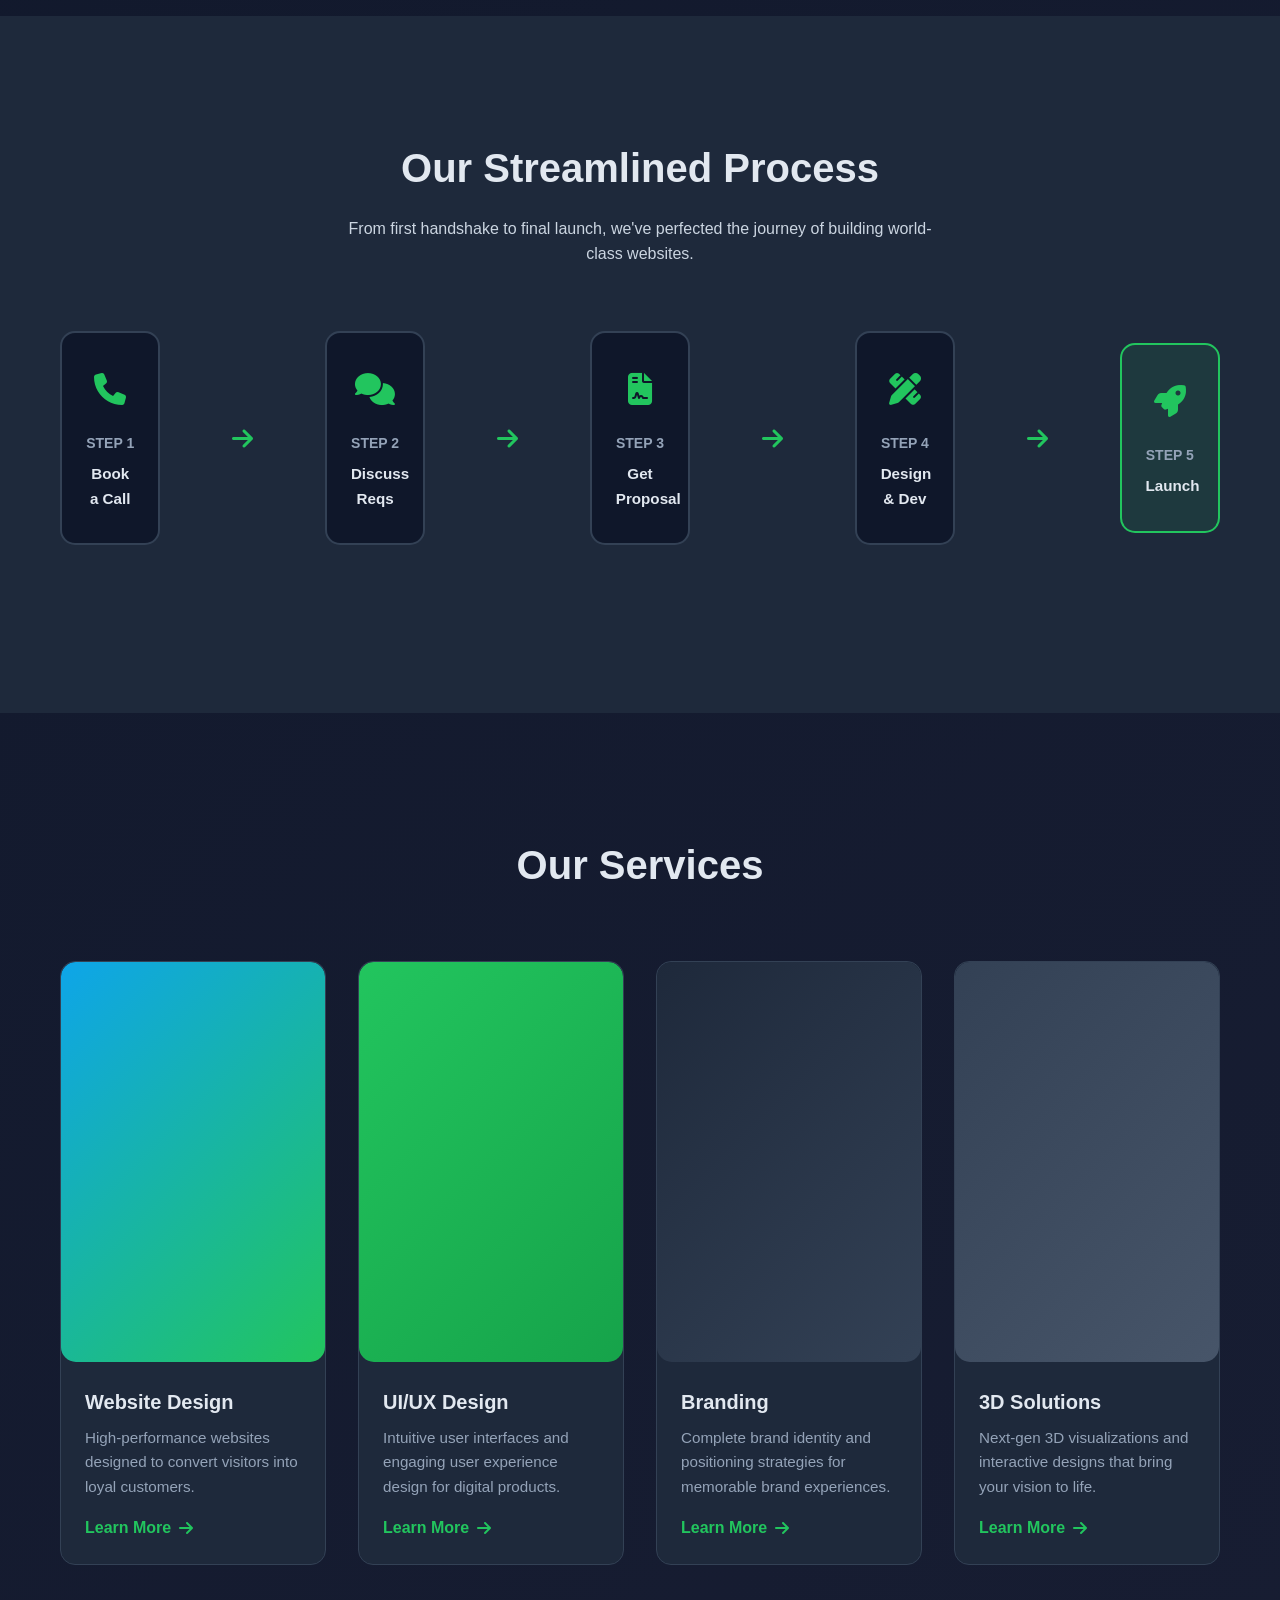
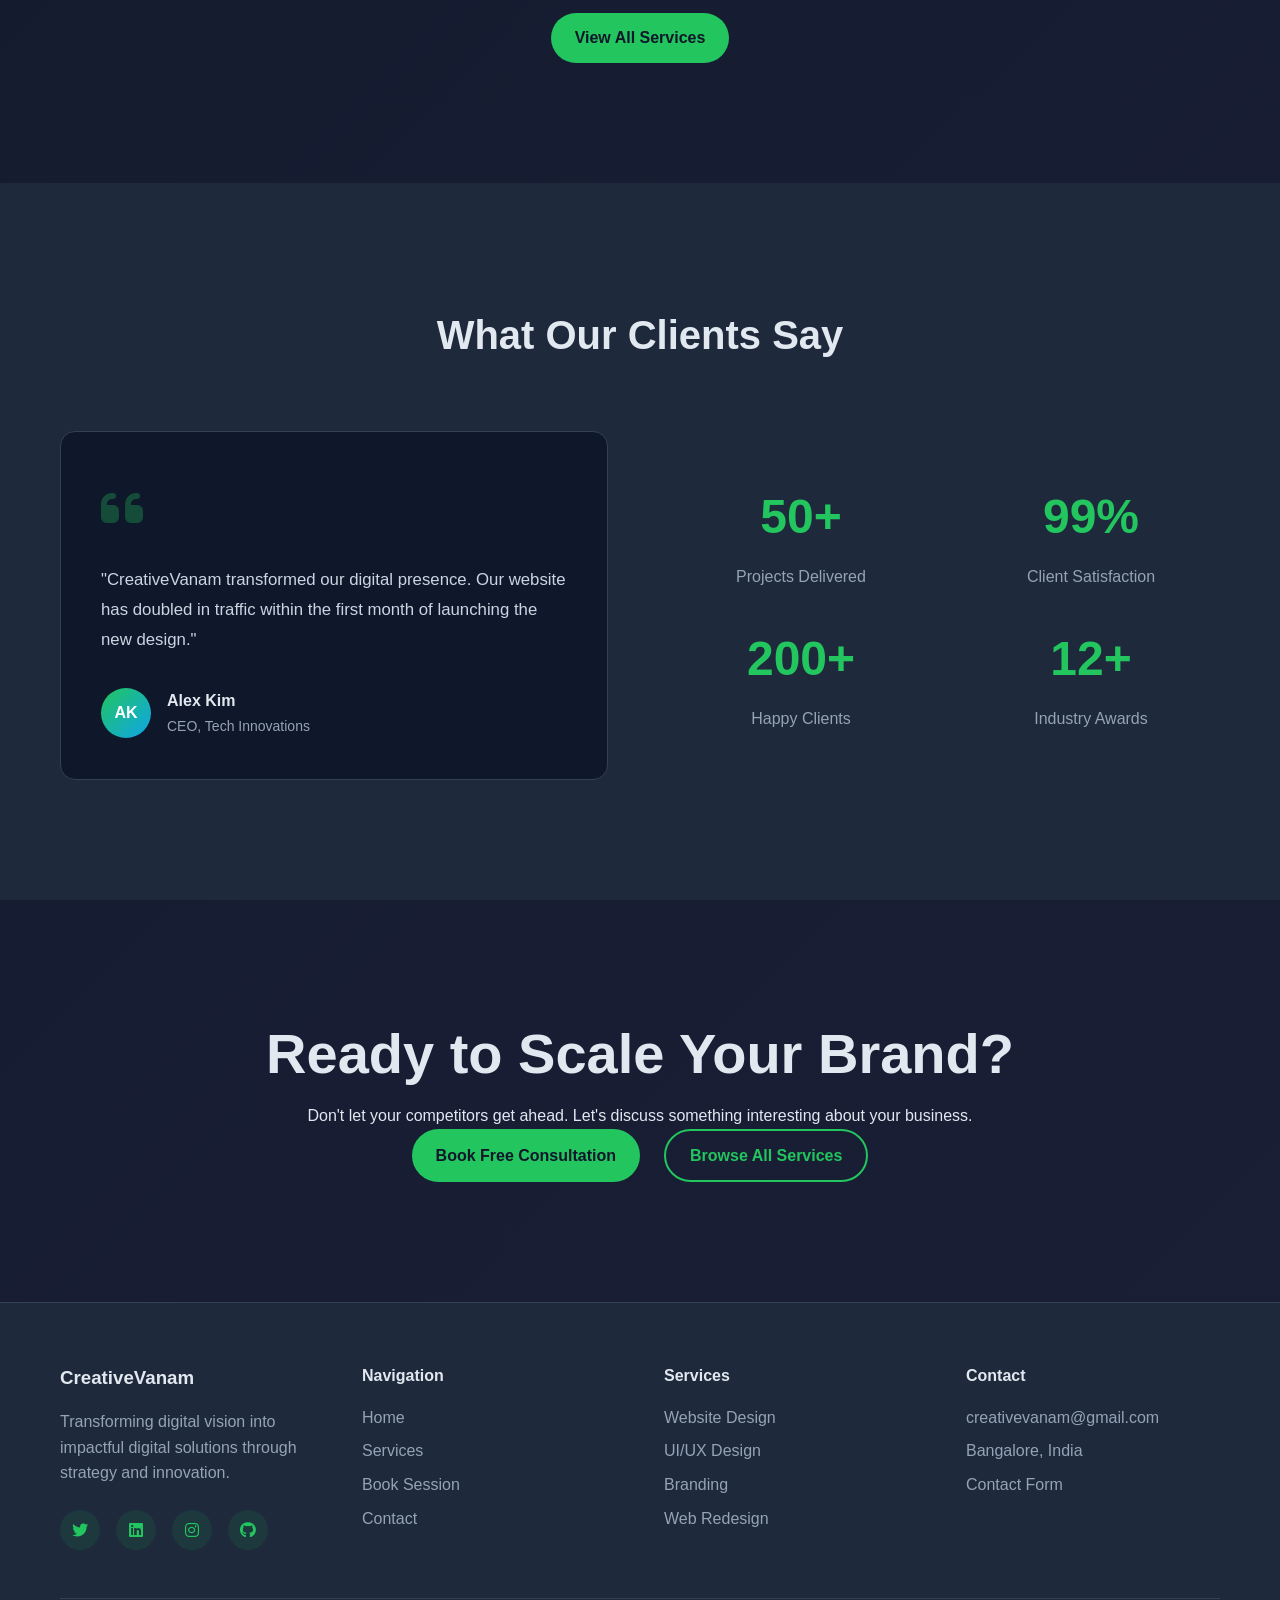
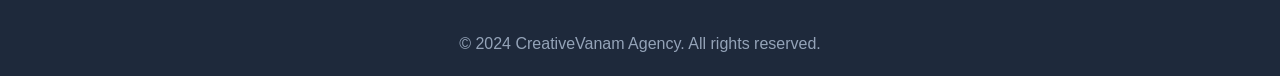
==== commit d452f6f5: "Update contact email to creativevanam@gmail.com and configure FormSubmit for inquiry/booking forms" ====
--- a/index.html
+++ b/index.html
@@ -305,7 +305,7 @@
                 <div class="footer-section">
                     <h4>Contact</h4>
                     <ul>
-                        <li><a href="mailto:hello@creativeanam.com">hello@creativeanam.com</a></li>
+                        <li><a href="mailto:creativevanam@gmail.com">creativevanam@gmail.com</a></li>
                         <li><a href="#">Bangalore, India</a></li>
                         <li><a href="contact.html">Contact Form</a></li>
                     </ul>
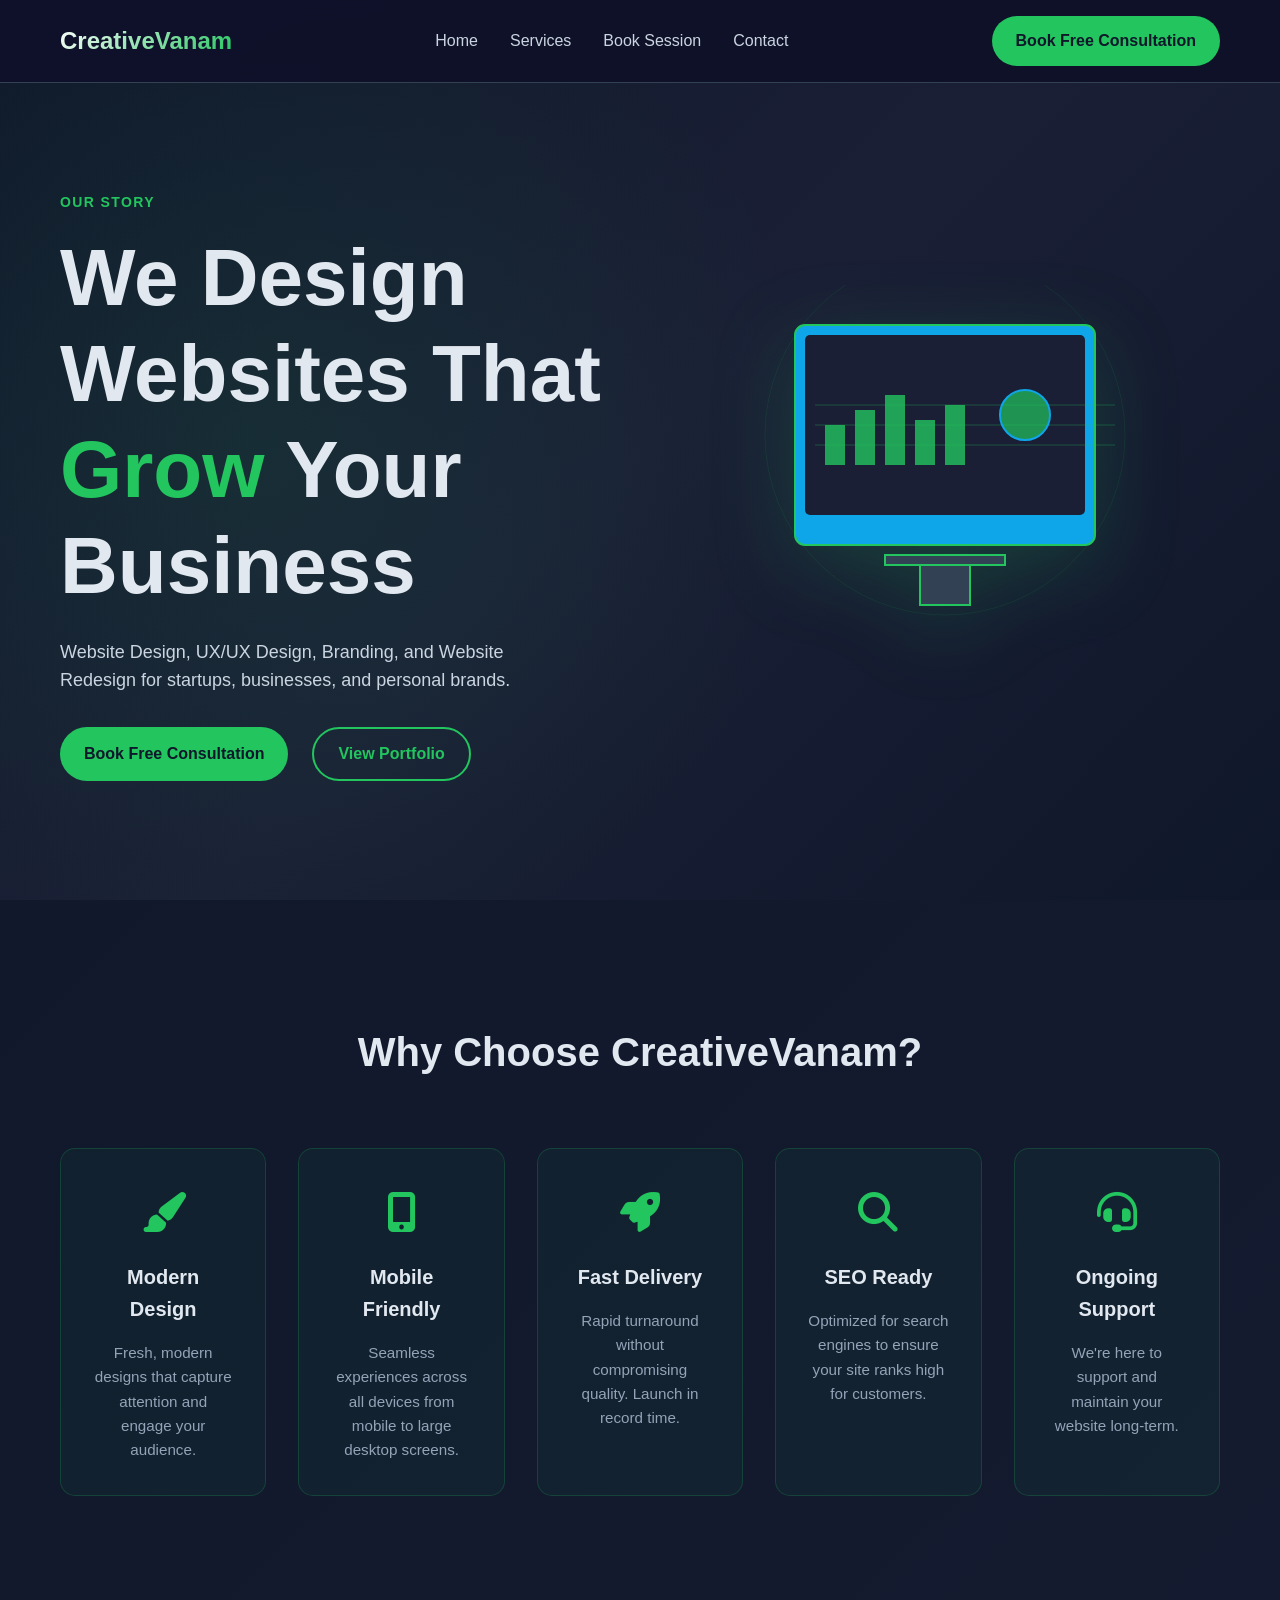
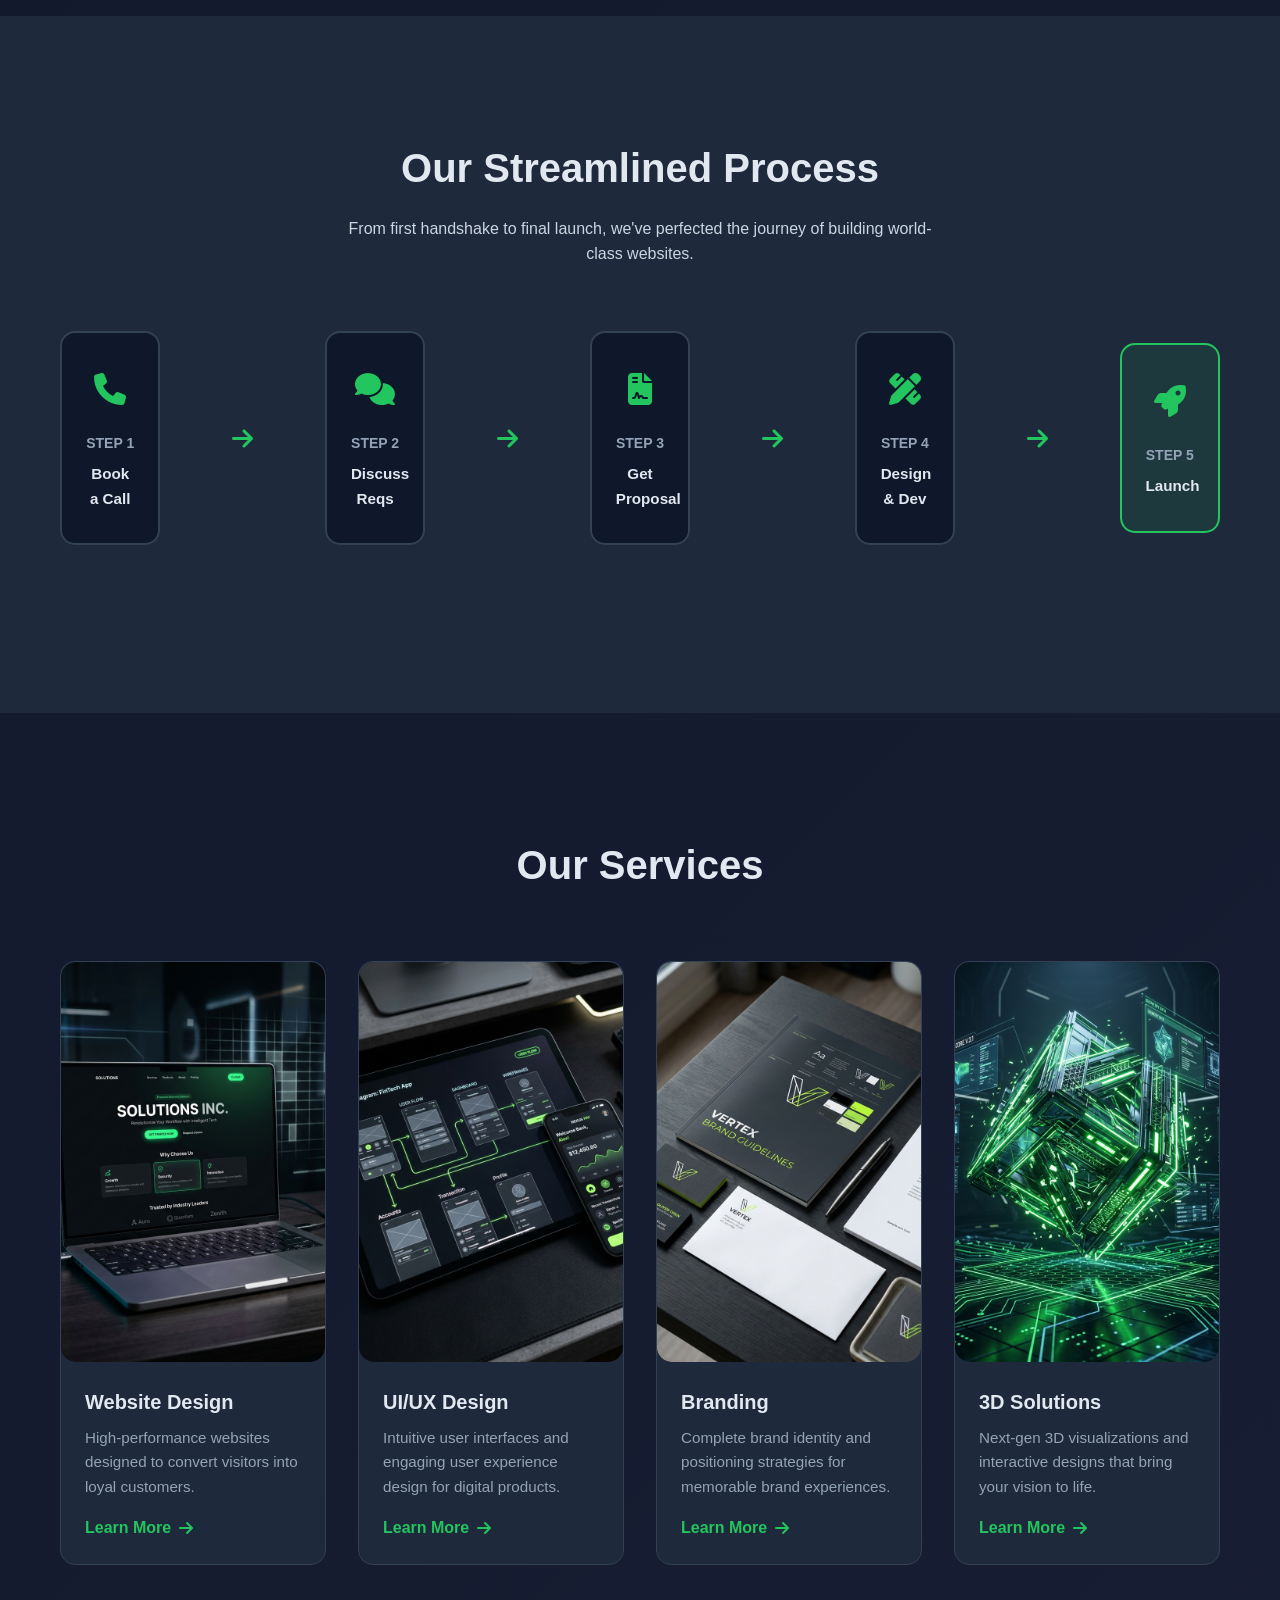
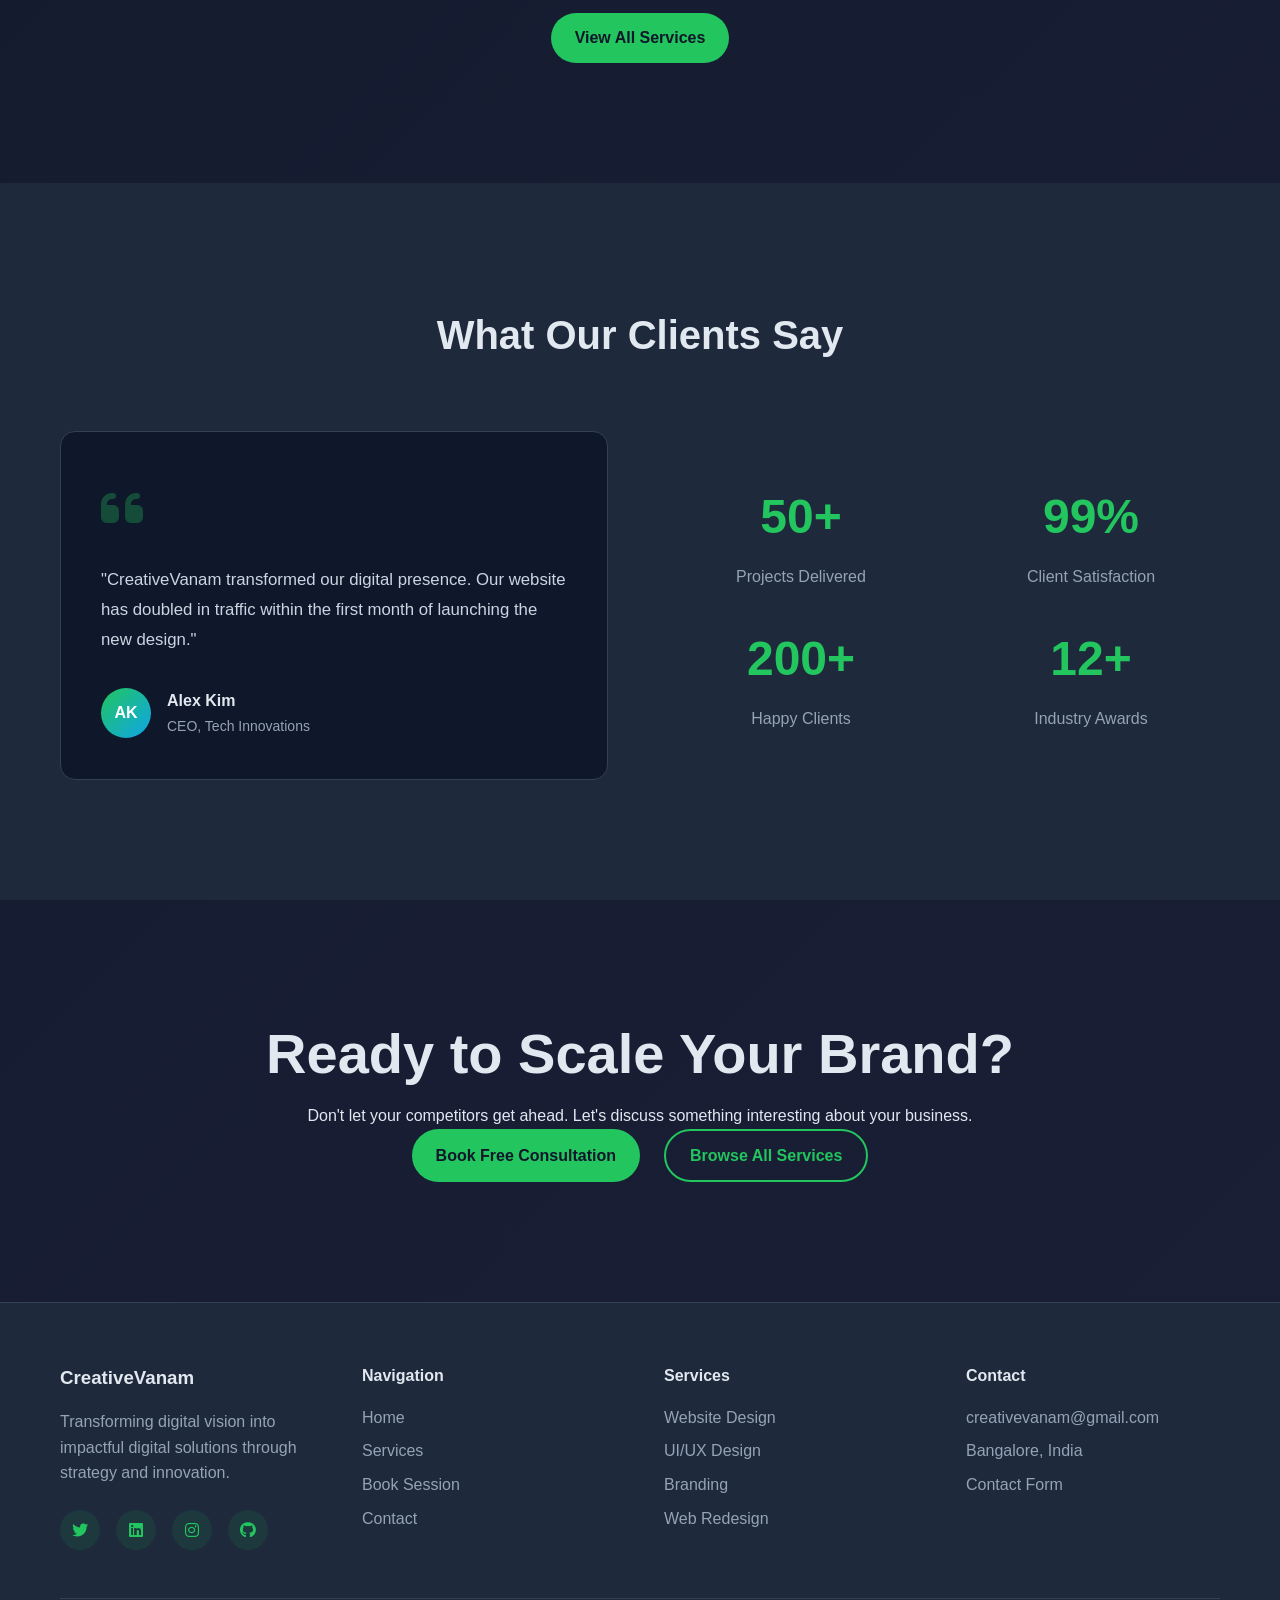
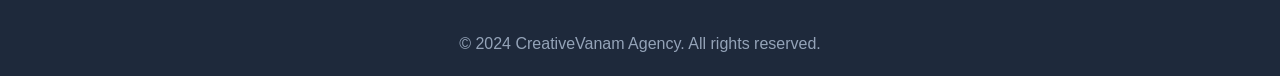
==== commit 1e4882e7: "Add and integrate premium custom generated images for all services and topics" ====
--- a/index.html
+++ b/index.html
@@ -186,25 +186,25 @@
             <h2>Our Services</h2>
             <div class="services-grid">
                 <div class="service-card">
-                    <div class="service-image" style="background: linear-gradient(135deg, #0ea5e9 0%, #22c55e 100%);"></div>
+                    <div class="service-image" style="background: url('assets/website-design.png') center/cover no-repeat;"></div>
                     <h3>Website Design</h3>
                     <p>High-performance websites designed to convert visitors into loyal customers.</p>
                     <a href="services.html" class="learn-more">Learn More <i class="fas fa-arrow-right"></i></a>
                 </div>
                 <div class="service-card">
-                    <div class="service-image" style="background: linear-gradient(135deg, #22c55e 0%, #16a34a 100%);"></div>
+                    <div class="service-image" style="background: url('assets/uiux-design.png') center/cover no-repeat;"></div>
                     <h3>UI/UX Design</h3>
                     <p>Intuitive user interfaces and engaging user experience design for digital products.</p>
                     <a href="services.html" class="learn-more">Learn More <i class="fas fa-arrow-right"></i></a>
                 </div>
                 <div class="service-card">
-                    <div class="service-image" style="background: linear-gradient(135deg, #1e293b 0%, #334155 100%);"></div>
+                    <div class="service-image" style="background: url('assets/branding.png') center/cover no-repeat;"></div>
                     <h3>Branding</h3>
                     <p>Complete brand identity and positioning strategies for memorable brand experiences.</p>
                     <a href="services.html" class="learn-more">Learn More <i class="fas fa-arrow-right"></i></a>
                 </div>
                 <div class="service-card">
-                    <div class="service-image" style="background: linear-gradient(135deg, #334155 0%, #475569 100%);"></div>
+                    <div class="service-image" style="background: url('assets/three-d-solutions.png') center/cover no-repeat;"></div>
                     <h3>3D Solutions</h3>
                     <p>Next-gen 3D visualizations and interactive designs that bring your vision to life.</p>
                     <a href="services.html" class="learn-more">Learn More <i class="fas fa-arrow-right"></i></a>
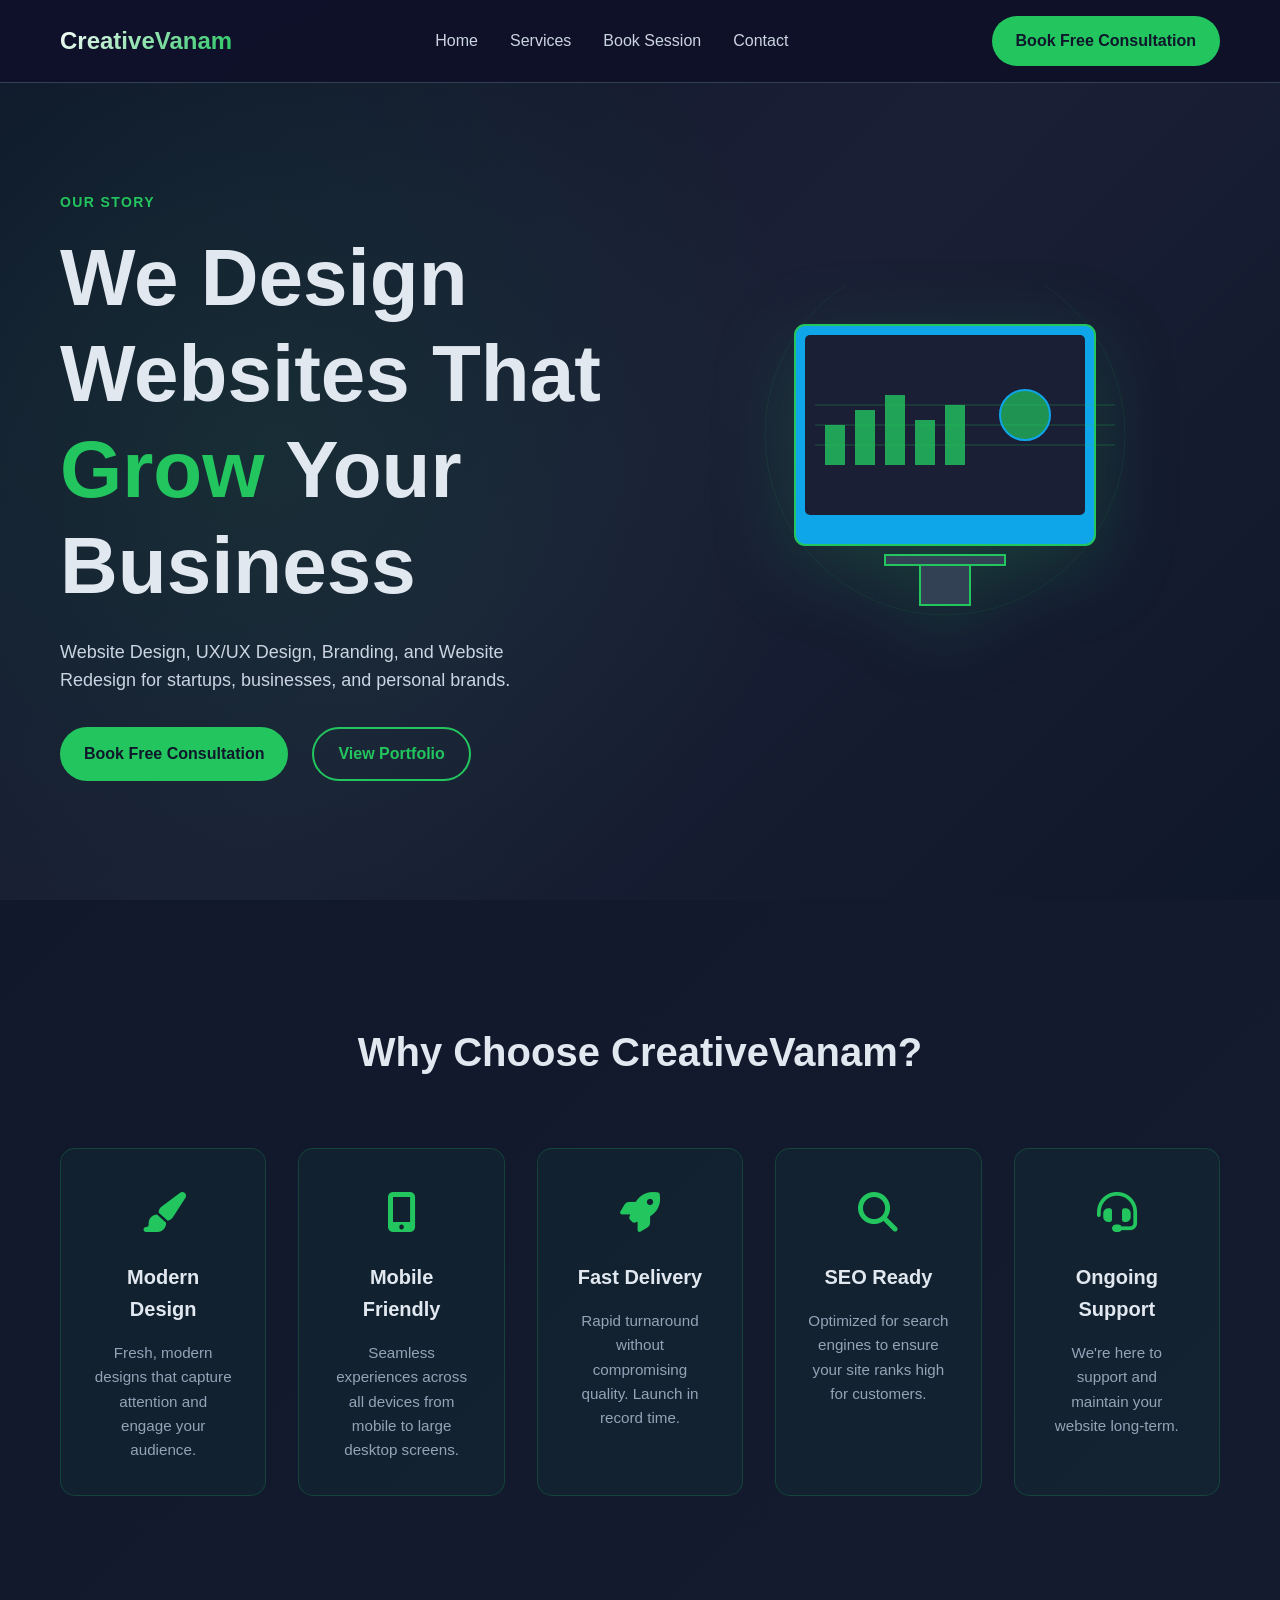
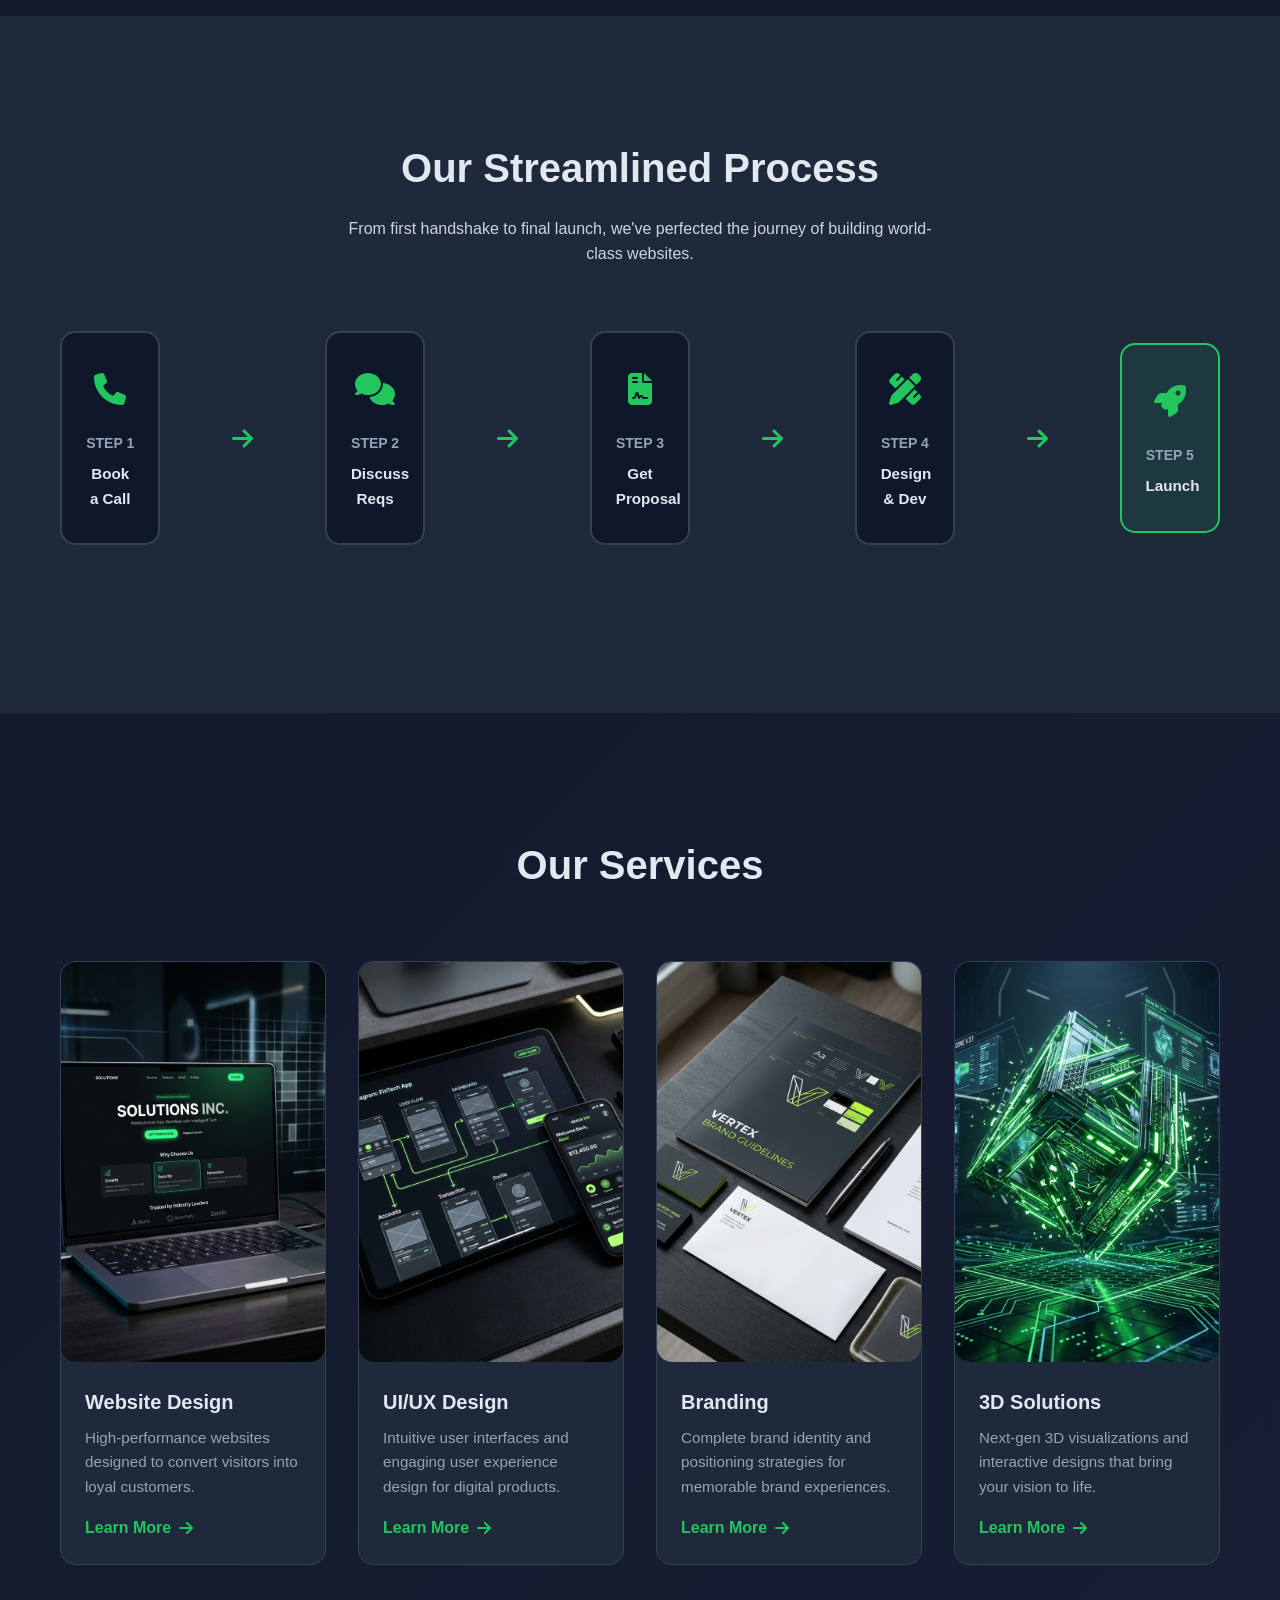
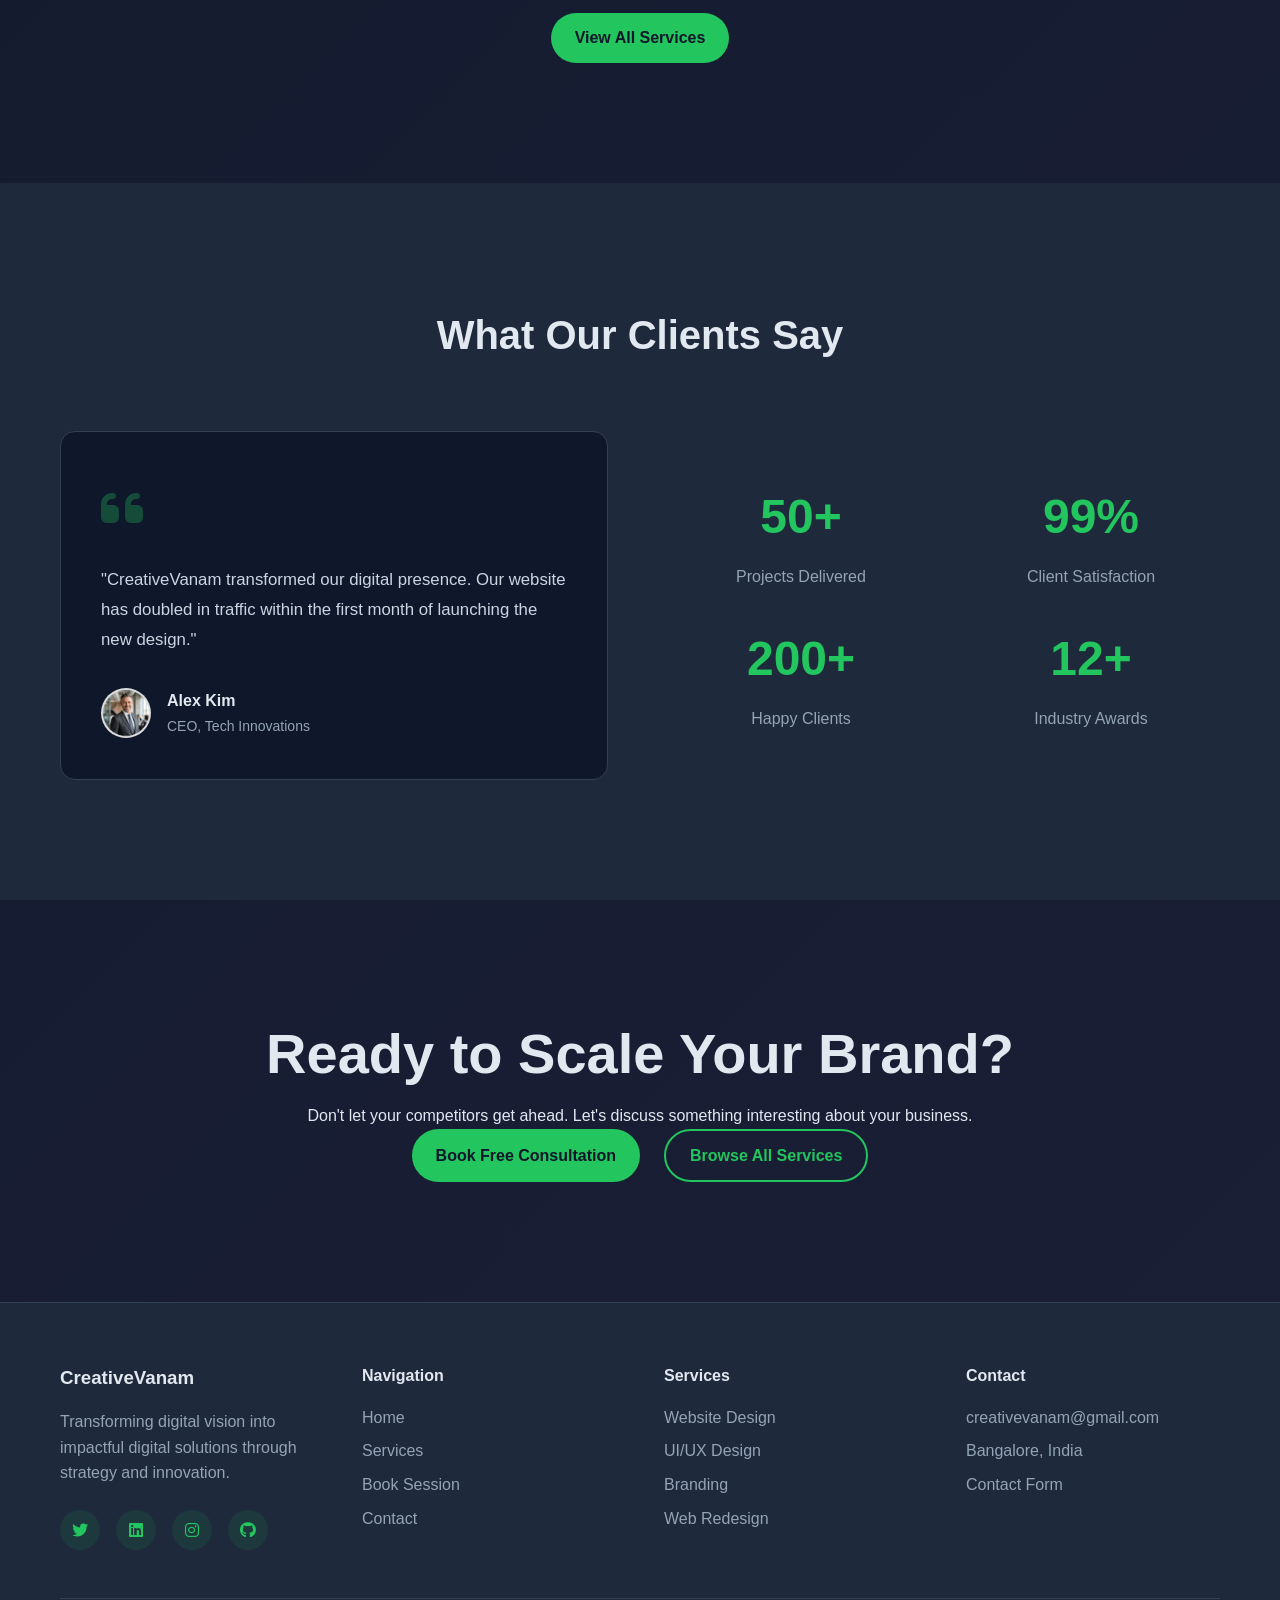
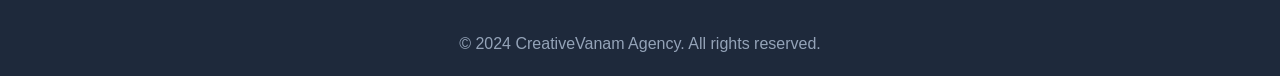
==== commit e1081301: "Fix card scroll animations with working staggered class selectors, and replace testimonial avatar pl" ====
--- a/index.html
+++ b/index.html
@@ -227,7 +227,7 @@
                     </div>
                     <p>"CreativeVanam transformed our digital presence. Our website has doubled in traffic within the first month of launching the new design."</p>
                     <div class="testimonial-author">
-                        <div class="author-avatar">AK</div>
+                        <img class="author-avatar" src="assets/avatar-alex.png" alt="Alex Kim" style="object-fit: cover;">
                         <div>
                             <h4>Alex Kim</h4>
                             <span>CEO, Tech Innovations</span>
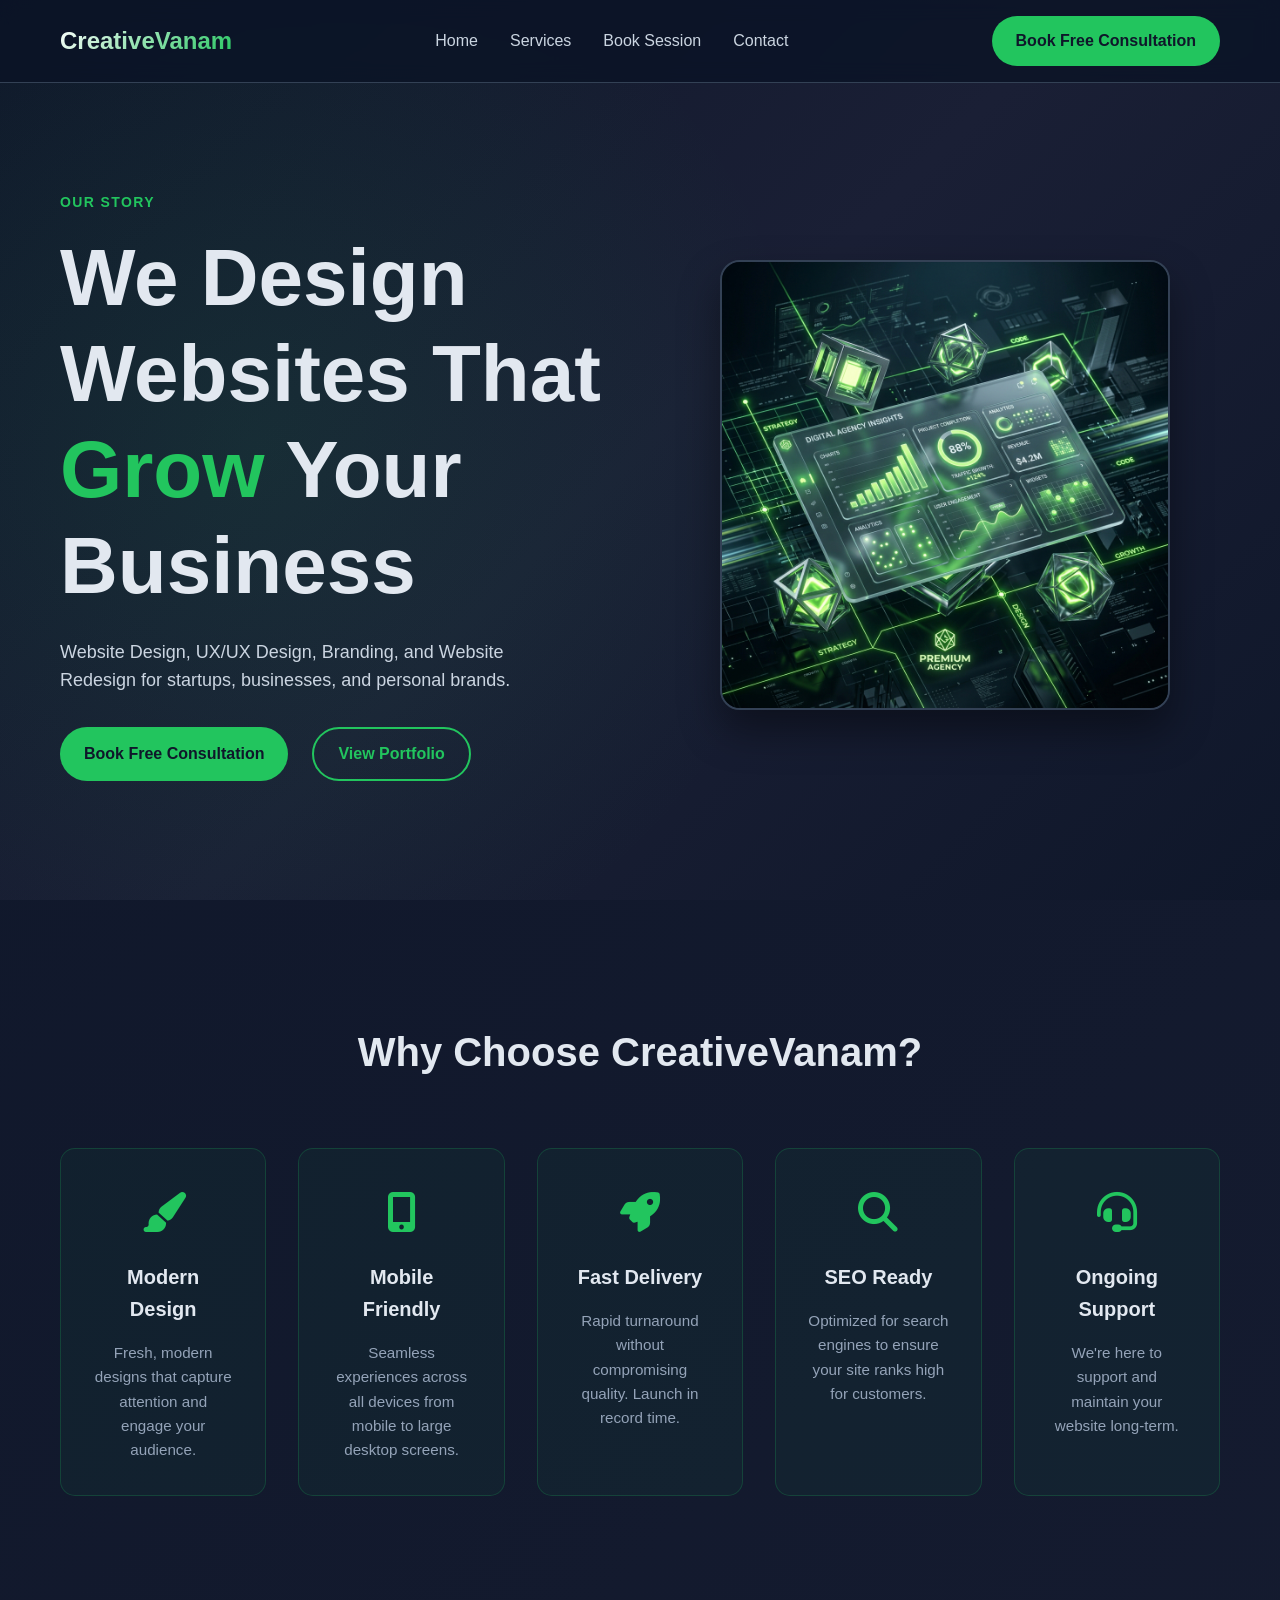
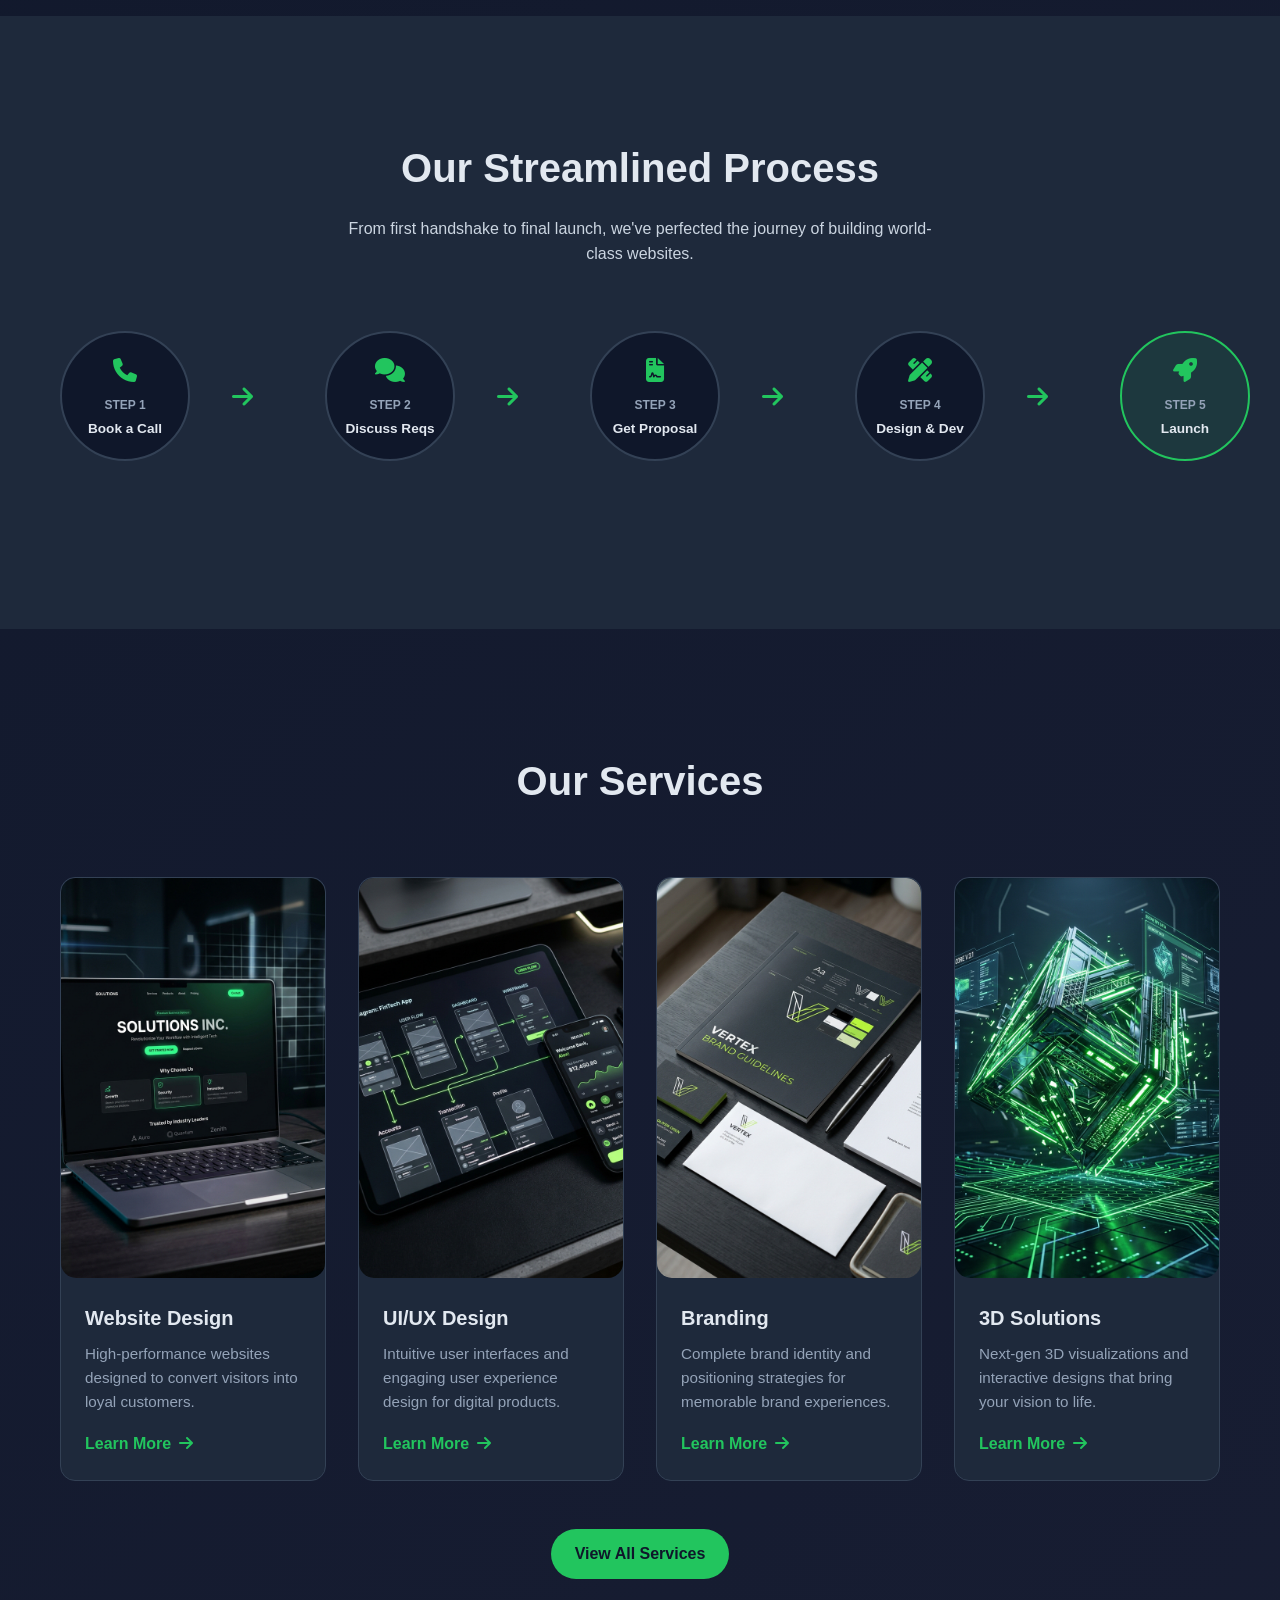
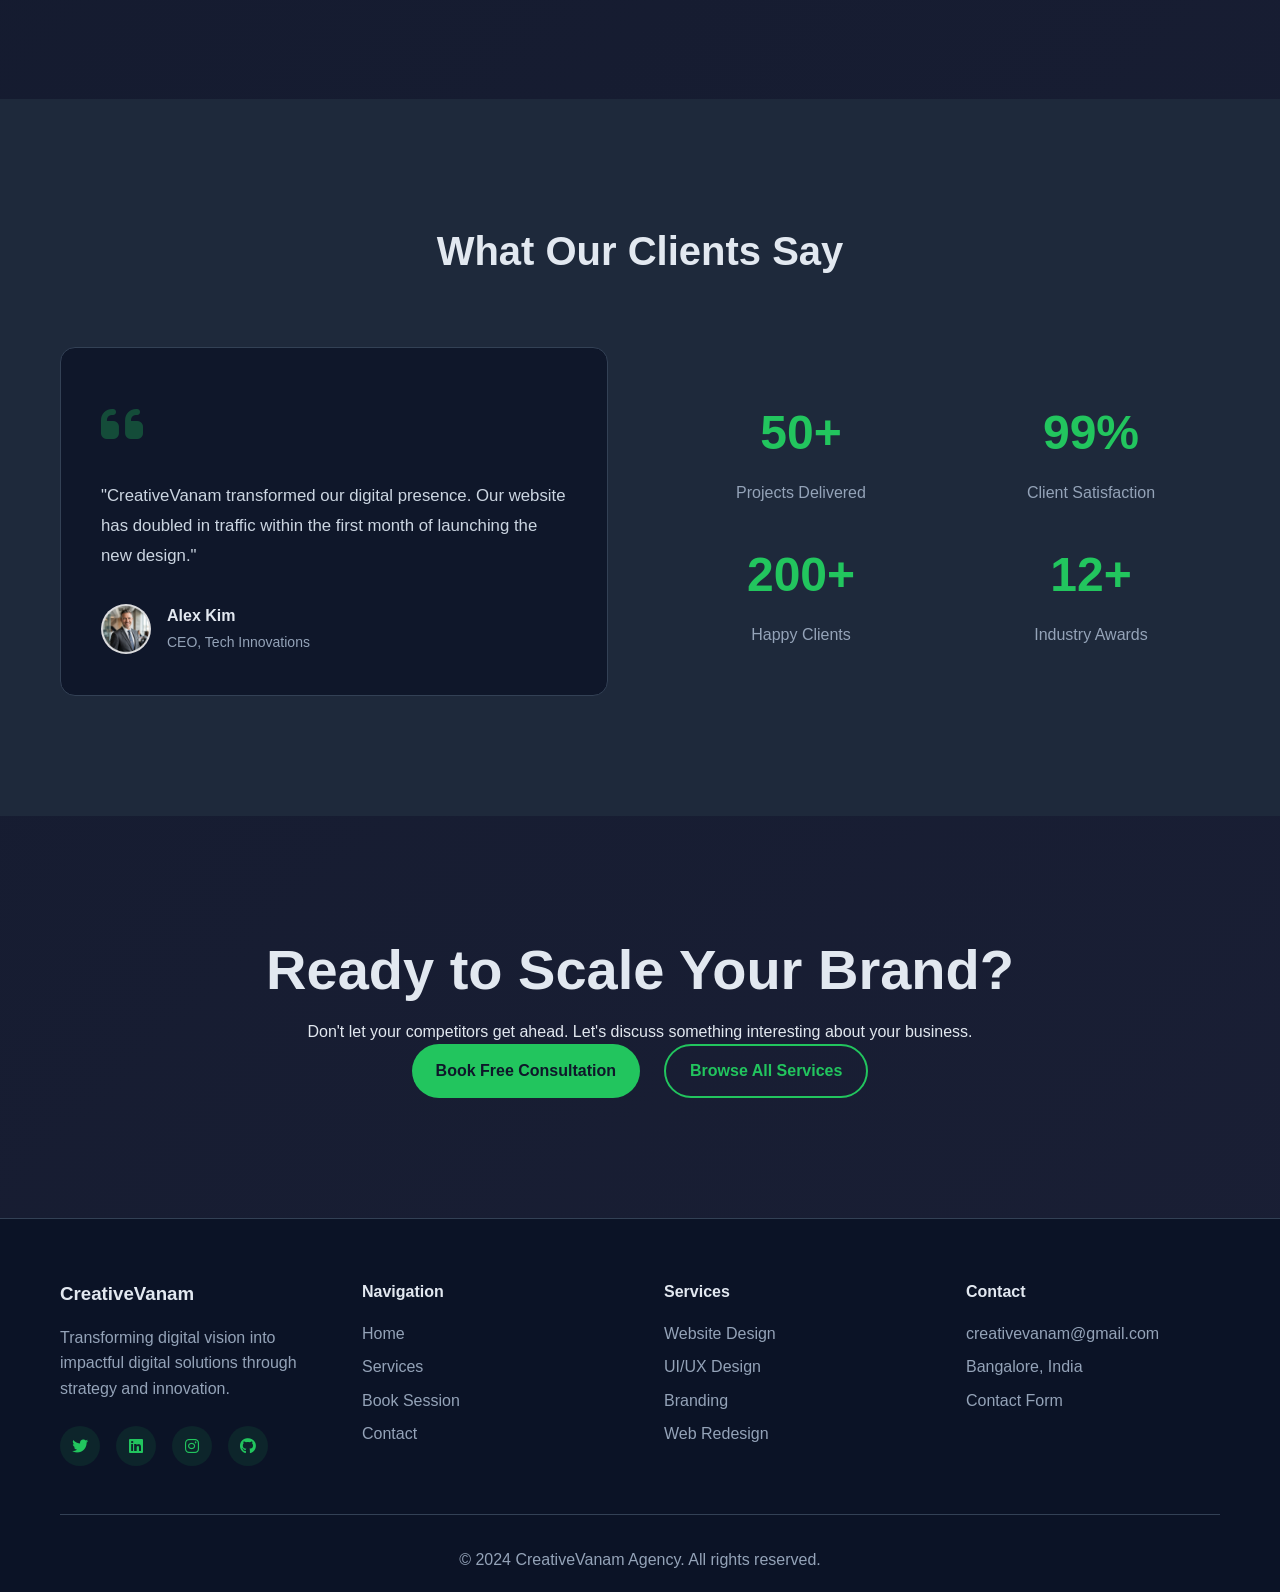
==== commit 340eb4cd: "Replace hero SVG with premium custom generated digital agency artwork" ====
--- a/index.html
+++ b/index.html
@@ -43,36 +43,7 @@
                     </div>
                 </div>
                 <div class="hero-image">
-                    <svg class="dashboard-graphic" viewBox="0 0 400 400" xmlns="http://www.w3.org/2000/svg">
-                        <!-- Monitor -->
-                        <rect x="50" y="40" width="300" height="220" fill="#0ea5e9" stroke="#22c55e" stroke-width="2" rx="10"/>
-                        
-                        <!-- Screen content -->
-                        <rect x="60" y="50" width="280" height="180" fill="#1a1f35" rx="5"/>
-                        
-                        <!-- Chart lines -->
-                        <line x1="70" y1="120" x2="370" y2="120" stroke="#22c55e" stroke-width="1" opacity="0.3"/>
-                        <line x1="70" y1="140" x2="370" y2="140" stroke="#22c55e" stroke-width="1" opacity="0.3"/>
-                        <line x1="70" y1="160" x2="370" y2="160" stroke="#22c55e" stroke-width="1" opacity="0.3"/>
-                        
-                        <!-- Bars -->
-                        <rect x="80" y="140" width="20" height="40" fill="#22c55e" opacity="0.8"/>
-                        <rect x="110" y="125" width="20" height="55" fill="#22c55e" opacity="0.8"/>
-                        <rect x="140" y="110" width="20" height="70" fill="#22c55e" opacity="0.8"/>
-                        <rect x="170" y="135" width="20" height="45" fill="#22c55e" opacity="0.8"/>
-                        <rect x="200" y="120" width="20" height="60" fill="#22c55e" opacity="0.8"/>
-                        
-                        <!-- Pie chart -->
-                        <circle cx="280" cy="130" r="25" fill="#22c55e" opacity="0.7"/>
-                        <circle cx="280" cy="130" r="25" fill="none" stroke="#0ea5e9" stroke-width="2"/>
-                        
-                        <!-- Monitor stand -->
-                        <rect x="140" y="270" width="120" height="10" fill="#334155" stroke="#22c55e" stroke-width="2"/>
-                        <rect x="175" y="280" width="50" height="40" fill="#334155" stroke="#22c55e" stroke-width="2"/>
-                        
-                        <!-- Glow -->
-                        <circle cx="200" cy="150" r="180" fill="none" stroke="#22c55e" stroke-width="1" opacity="0.1"/>
-                    </svg>
+                    <img class="hero-illustration" src="assets/hero-image.png" alt="CreativeVanam Digital Agency">
                 </div>
             </div>
         </div>
--- a/styles.css
+++ b/styles.css
@@ -42,7 +42,7 @@
     position: fixed;
     top: 0;
     width: 100%;
-    background: rgba(15, 17, 42, 0.8);
+    background: rgba(11, 19, 38, 0.8);
     backdrop-filter: blur(10px);
     border-bottom: 1px solid var(--dark-tertiary);
     z-index: 1000;
@@ -257,10 +257,12 @@
     animation: float 3s ease-in-out infinite;
 }
 
-.dashboard-graphic {
+.hero-illustration {
     width: 100%;
-    max-width: 400px;
-    filter: drop-shadow(0 20px 40px rgba(34, 197, 94, 0.2));
+    max-width: 450px;
+    border-radius: 20px;
+    border: 2px solid var(--dark-tertiary);
+    box-shadow: 0 20px 40px rgba(0, 0, 0, 0.4);
 }
 
 @keyframes float {
@@ -345,8 +347,14 @@
 .process-step {
     background: var(--dark-bg);
     border: 2px solid var(--dark-tertiary);
-    padding: 2rem 1.5rem;
-    border-radius: 15px;
+    width: 130px;
+    height: 130px;
+    border-radius: 50%;
+    display: flex;
+    flex-direction: column;
+    justify-content: center;
+    align-items: center;
+    margin: 0 auto;
     text-align: center;
     transition: var(--transition);
 }
@@ -362,20 +370,20 @@
 }
 
 .step-icon {
-    font-size: 2rem;
-    color: var(--primary-color);
-    margin-bottom: 1rem;
+    font-size: 1.5rem;
+    color: var(--primary-color);
+    margin-bottom: 0.3rem;
 }
 
 .process-step h3 {
-    font-size: 0.875rem;
+    font-size: 0.75rem;
     color: var(--text-muted);
-    margin-bottom: 0.5rem;
+    margin-bottom: 0.2rem;
 }
 
 .process-step p {
     font-weight: 600;
-    font-size: 0.95rem;
+    font-size: 0.85rem;
 }
 
 .process-arrow {
@@ -894,7 +902,7 @@
 
 /* Footer */
 .footer {
-    background: var(--dark-secondary);
+    background: #0B1326;
     border-top: 1px solid var(--dark-tertiary);
     padding: 60px 0 20px;
 }
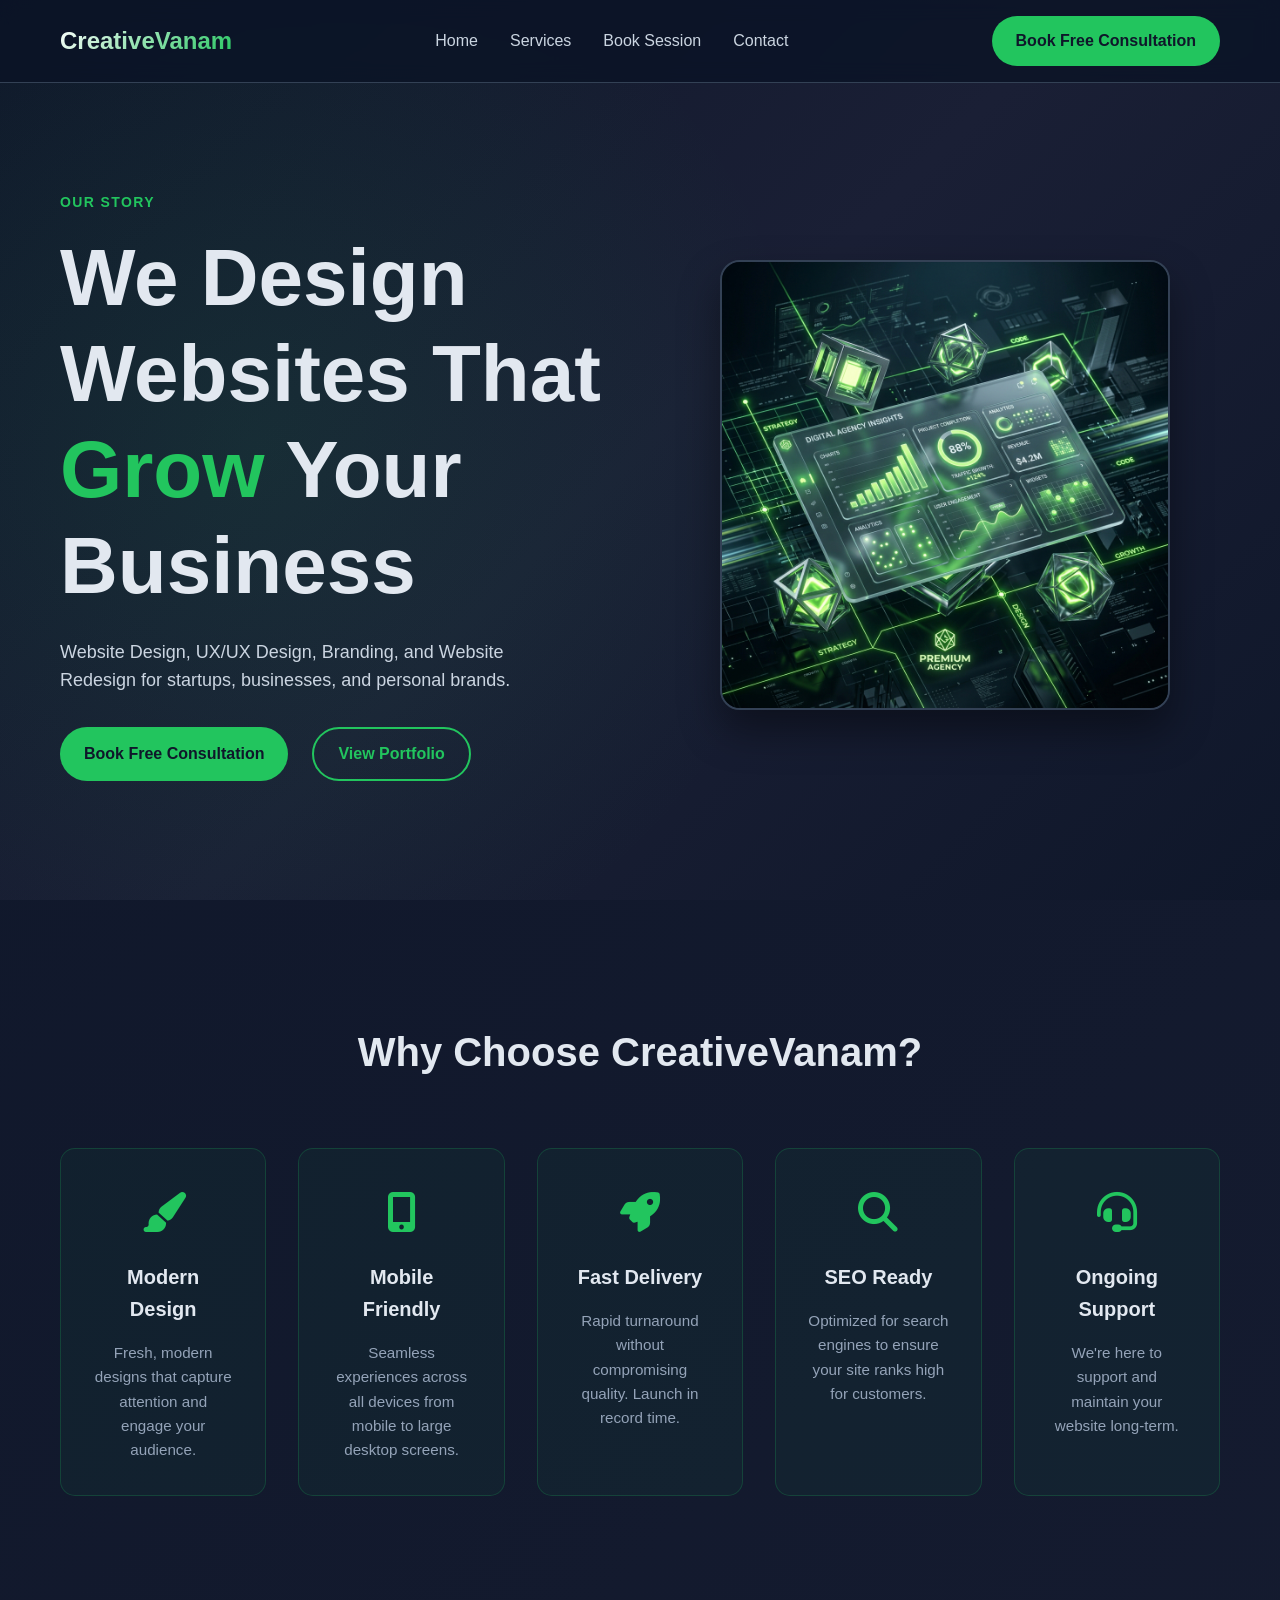
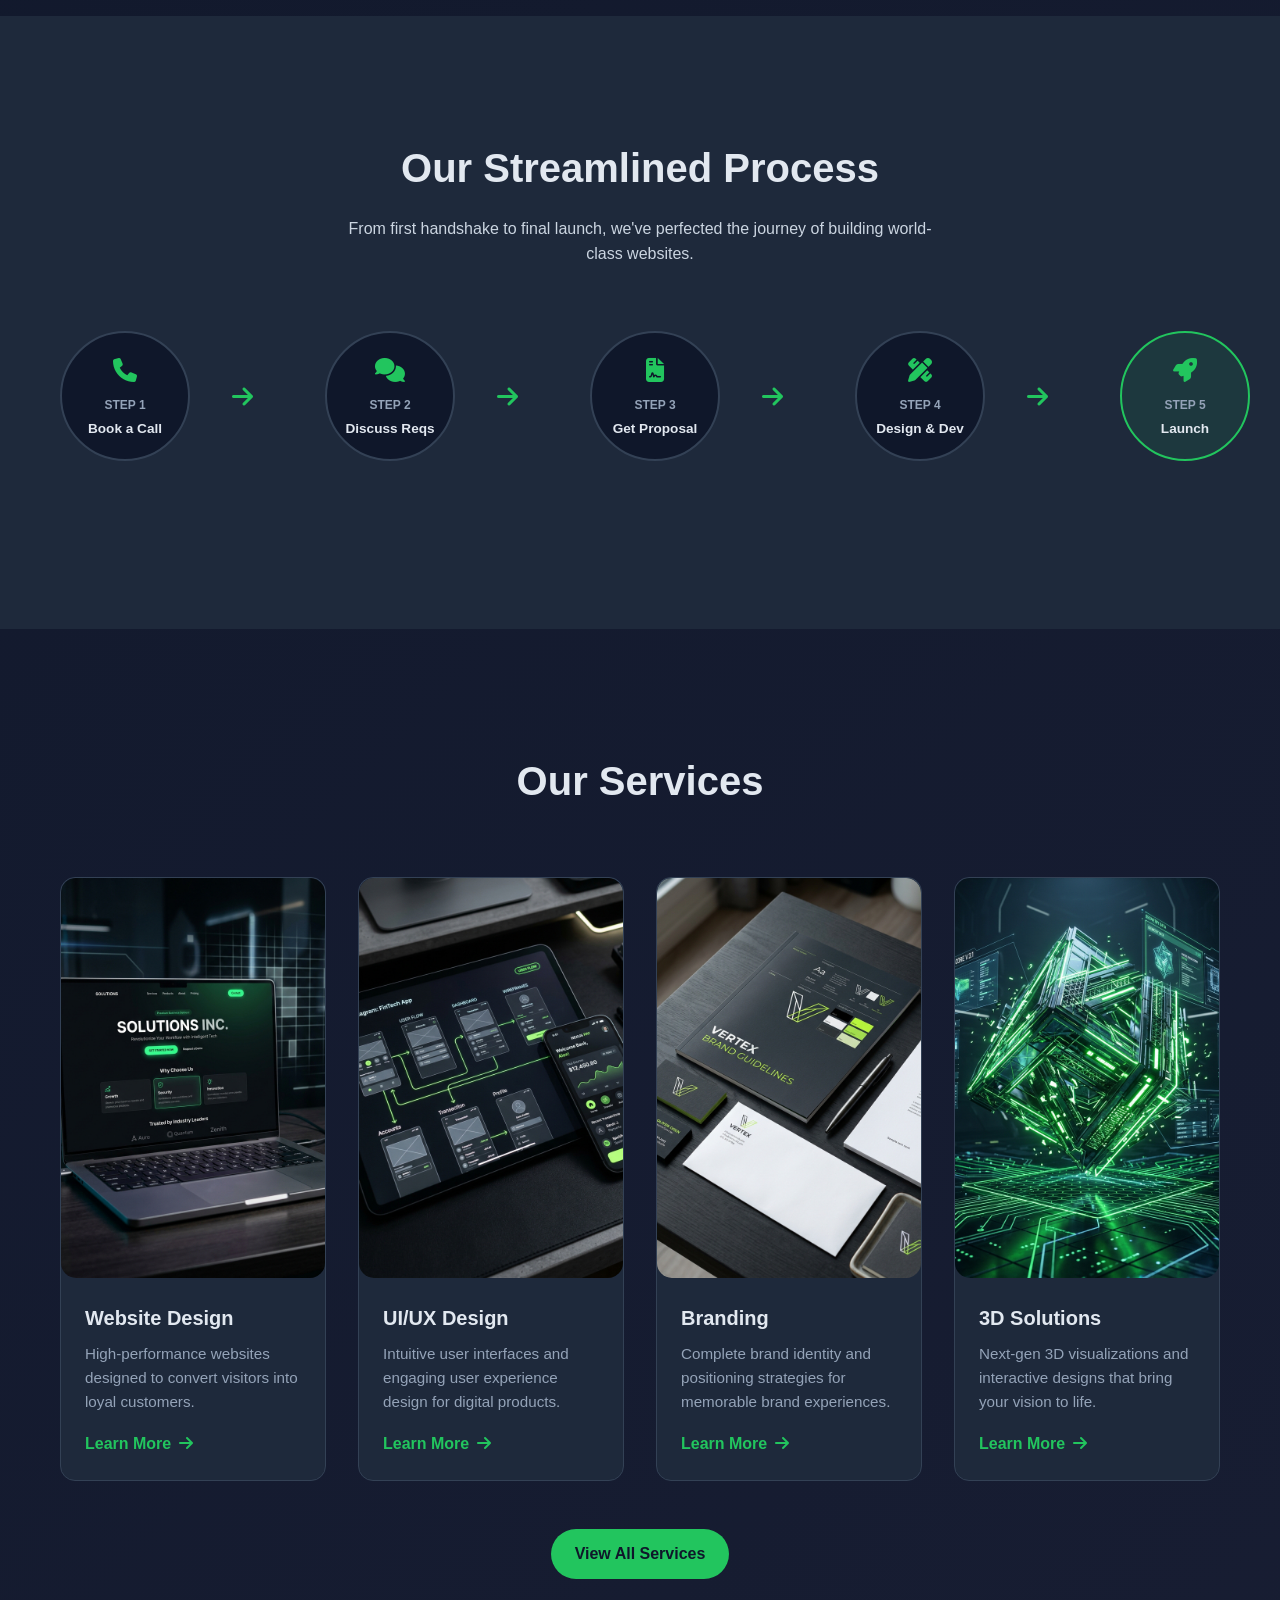
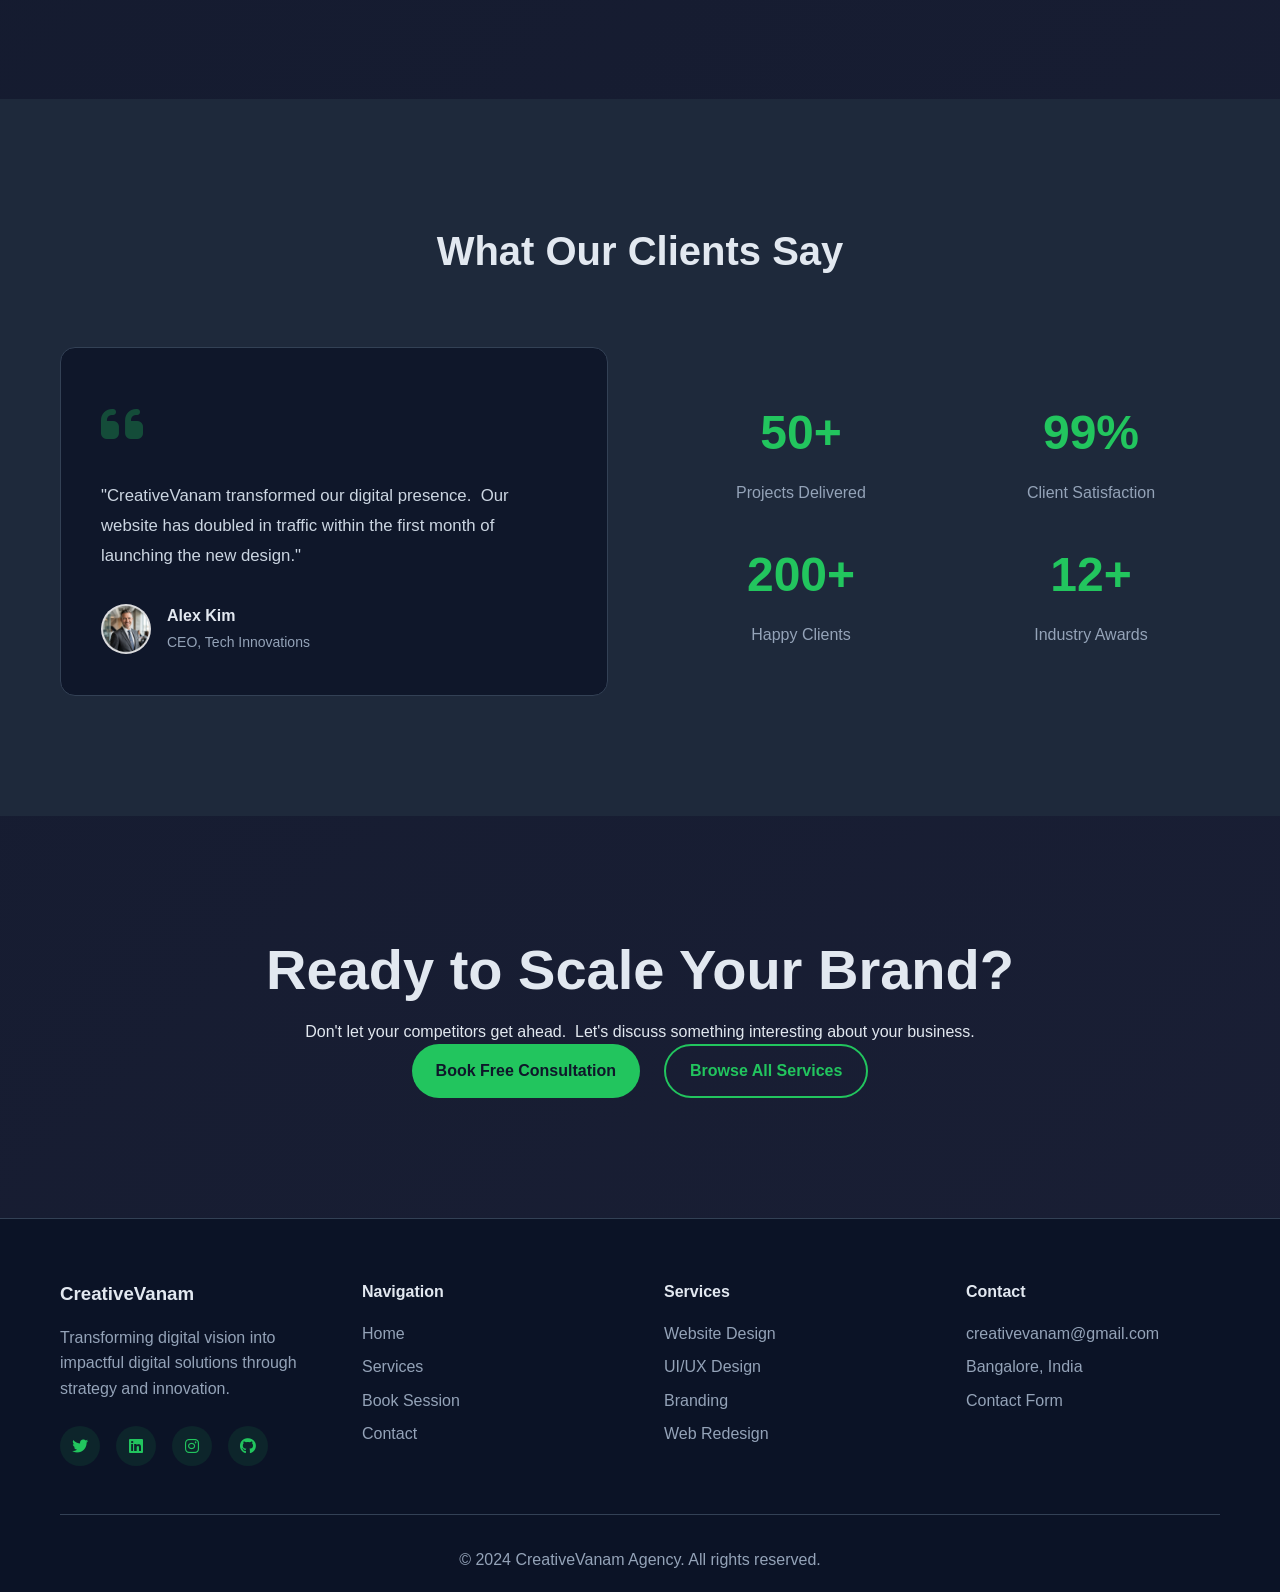
==== commit fdc61d45: "Adjust and enhance sentence spacing in paragraphs across all pages for improved readability" ====
--- a/index.html
+++ b/index.html
@@ -196,7 +196,7 @@
                     <div class="testimonial-quote">
                         <i class="fas fa-quote-left"></i>
                     </div>
-                    <p>"CreativeVanam transformed our digital presence. Our website has doubled in traffic within the first month of launching the new design."</p>
+                    <p>"CreativeVanam transformed our digital presence. &nbsp;Our website has doubled in traffic within the first month of launching the new design."</p>
                     <div class="testimonial-author">
                         <img class="author-avatar" src="assets/avatar-alex.png" alt="Alex Kim" style="object-fit: cover;">
                         <div>
@@ -232,7 +232,7 @@
     <section class="cta">
         <div class="container">
             <h2>Ready to Scale Your Brand?</h2>
-            <p>Don't let your competitors get ahead. Let's discuss something interesting about your business.</p>
+            <p>Don't let your competitors get ahead. &nbsp;Let's discuss something interesting about your business.</p>
             
             <div class="cta-buttons">
                 <a href="booking.html" class="btn btn-primary">Book Free Consultation</a>
